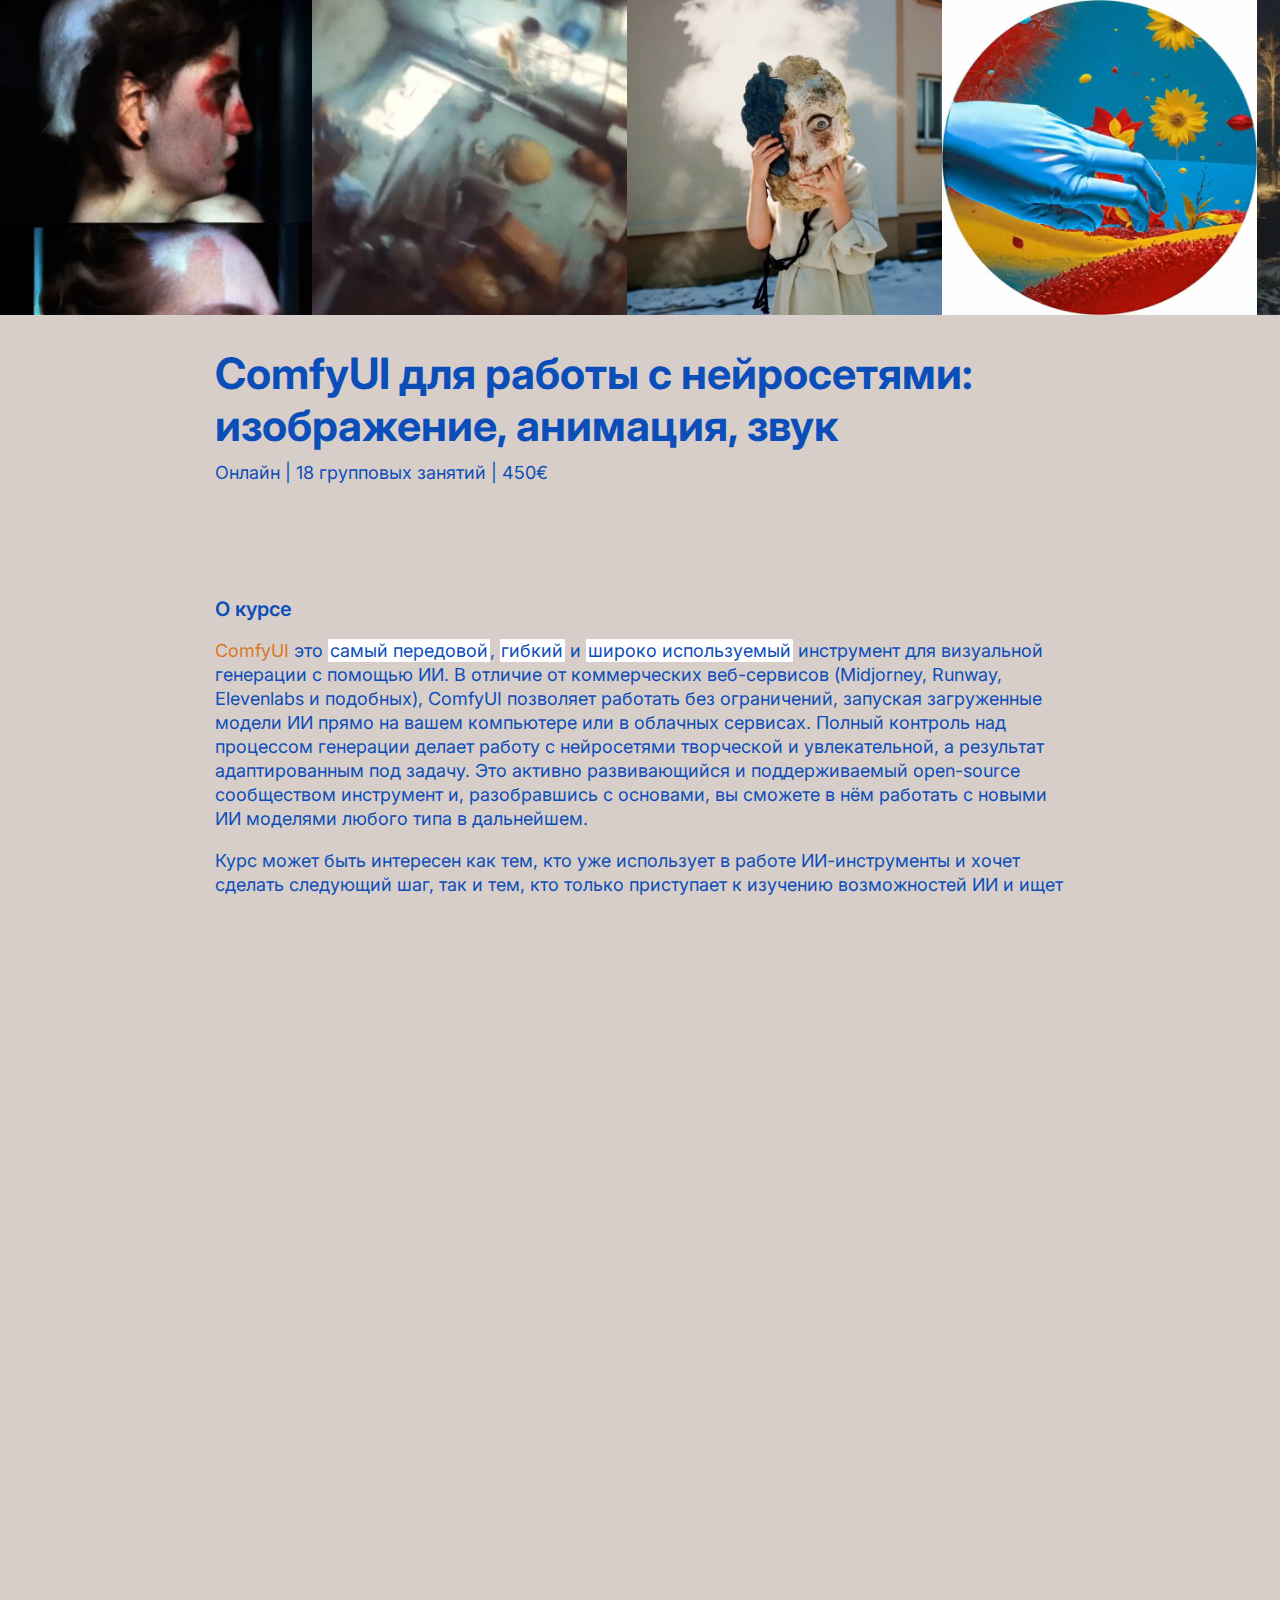
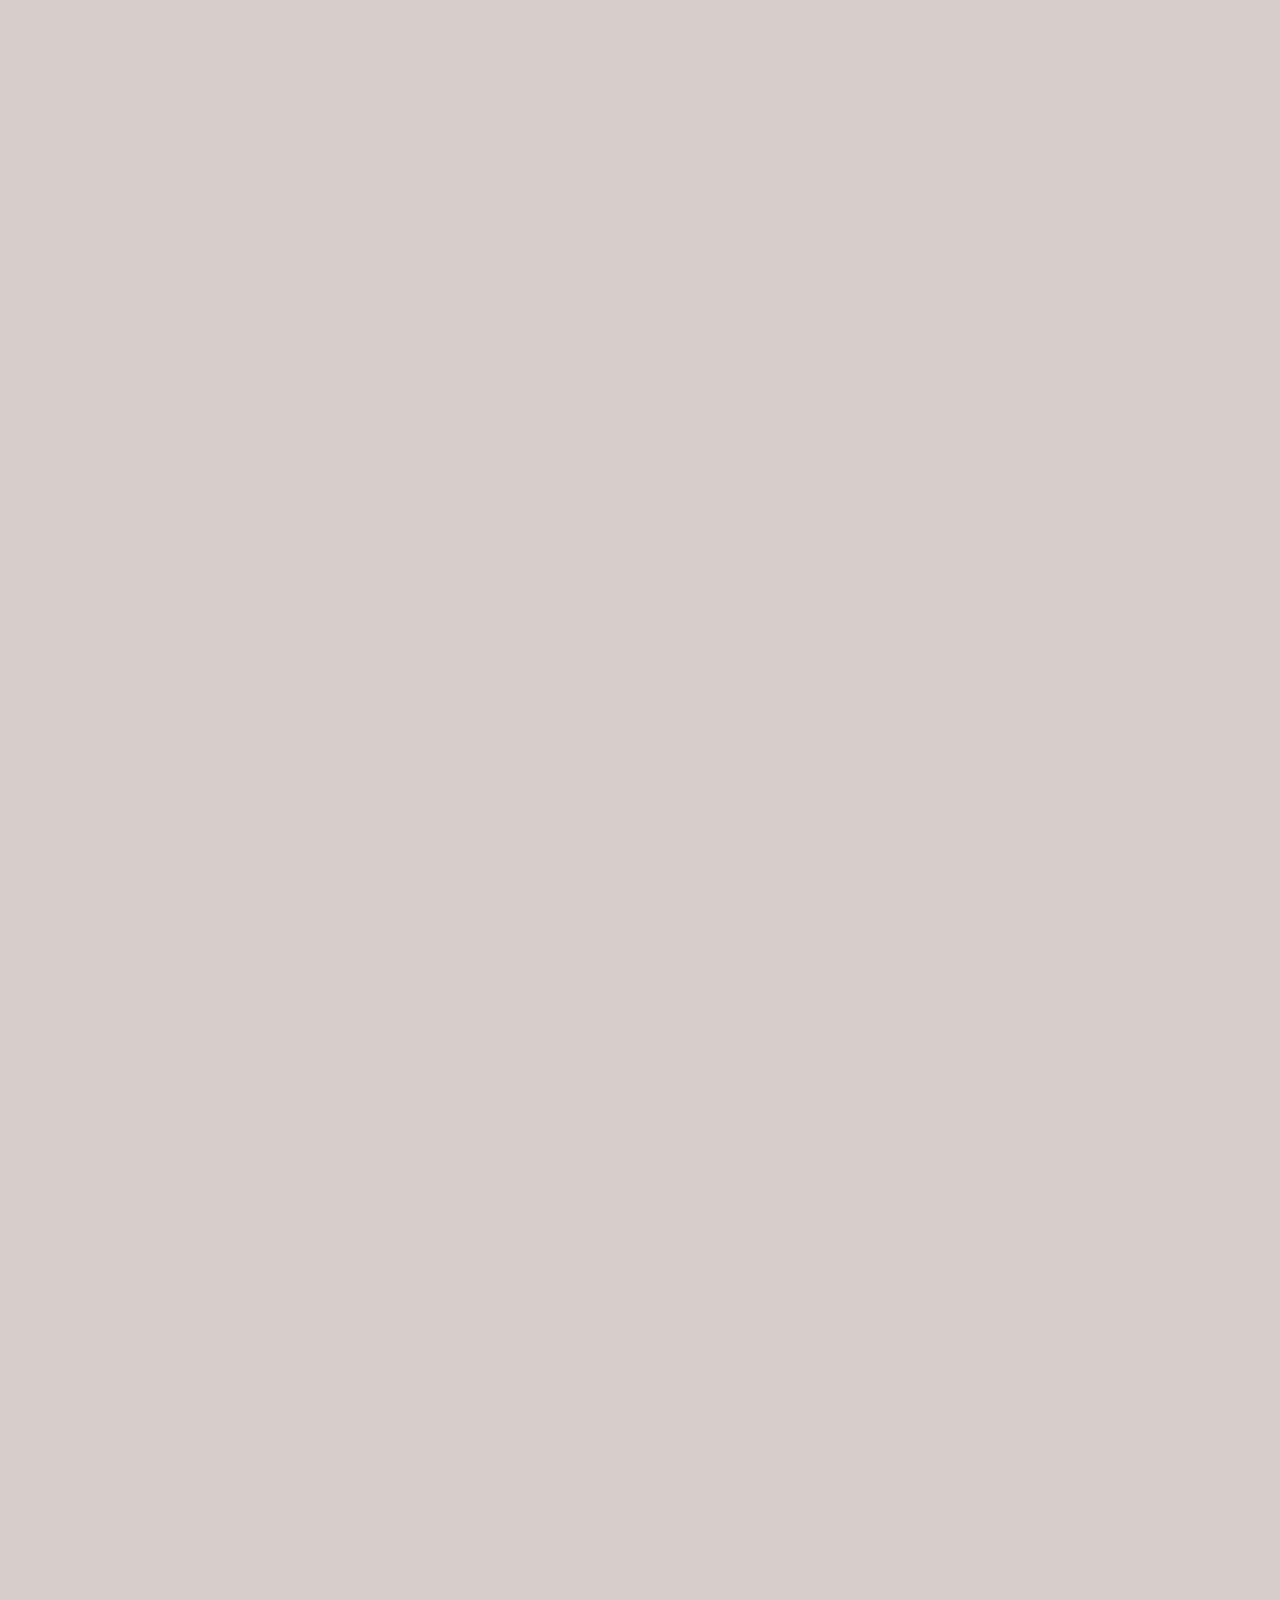
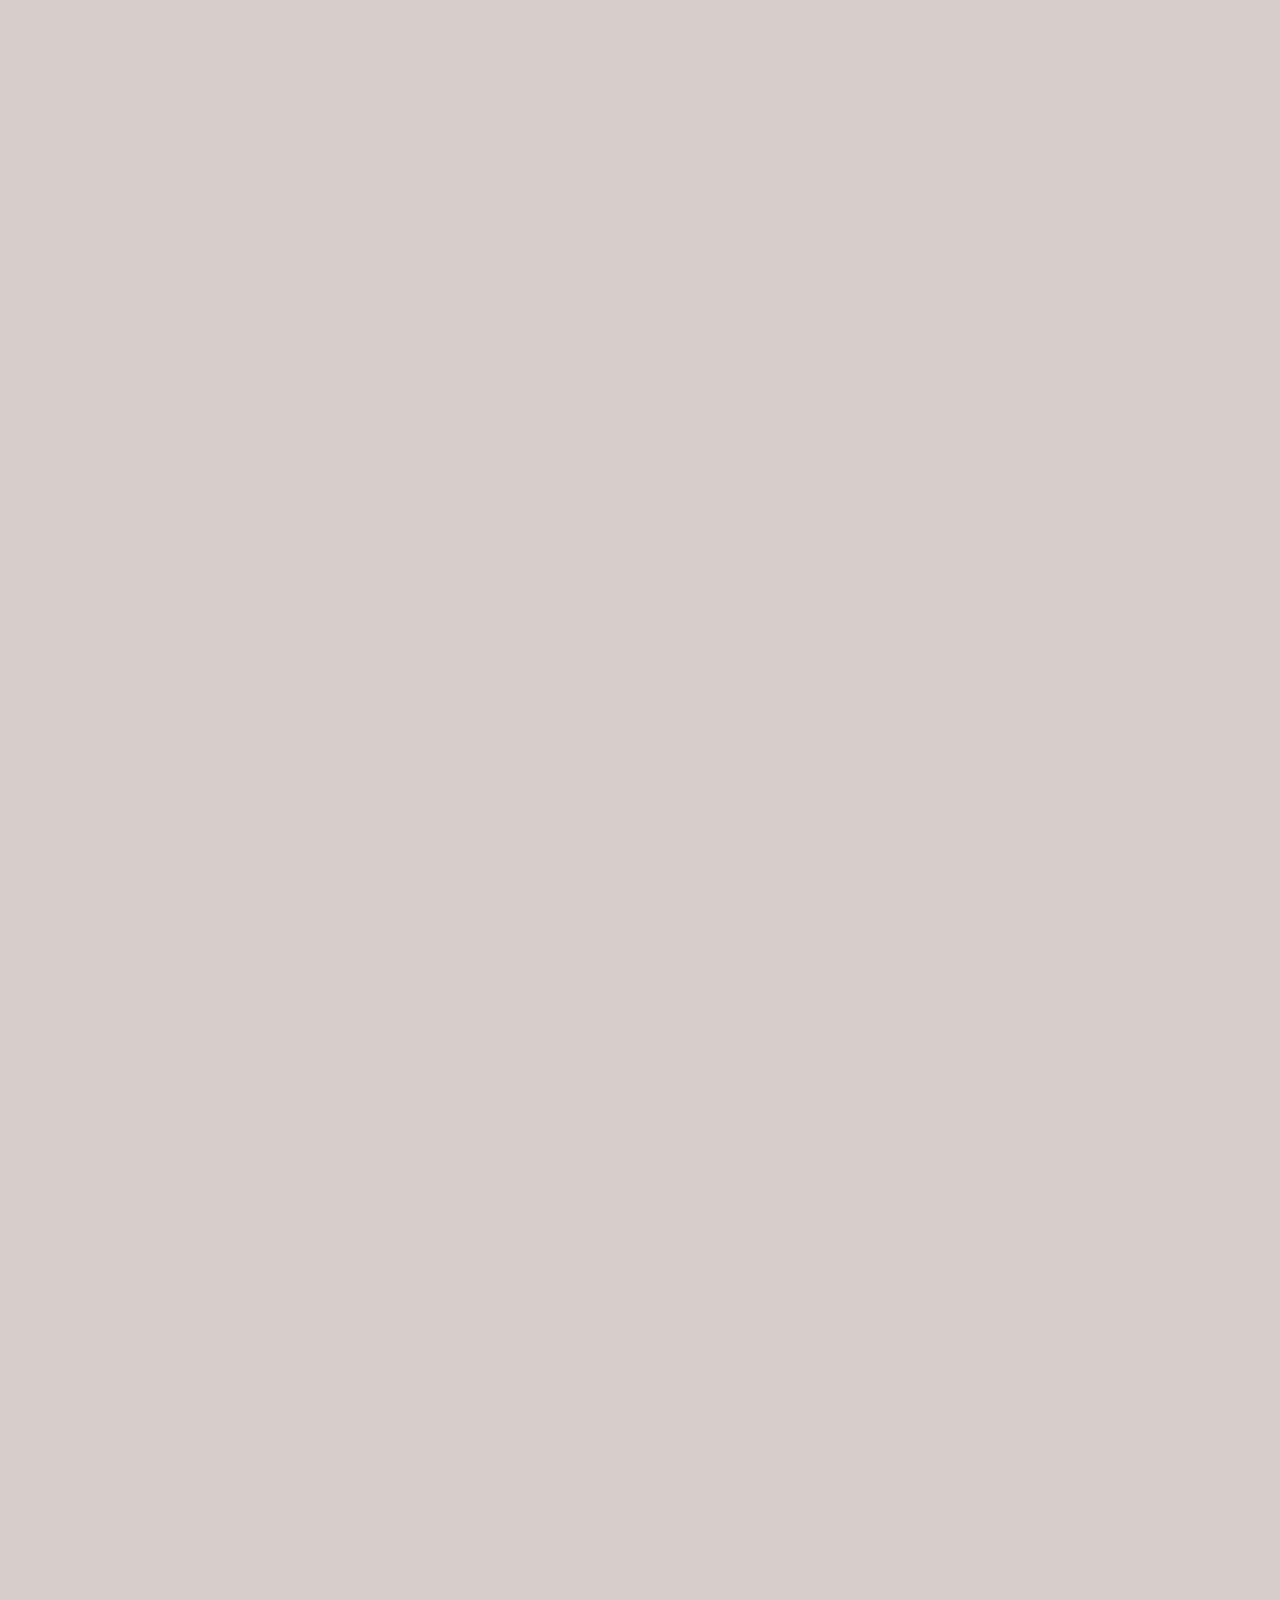
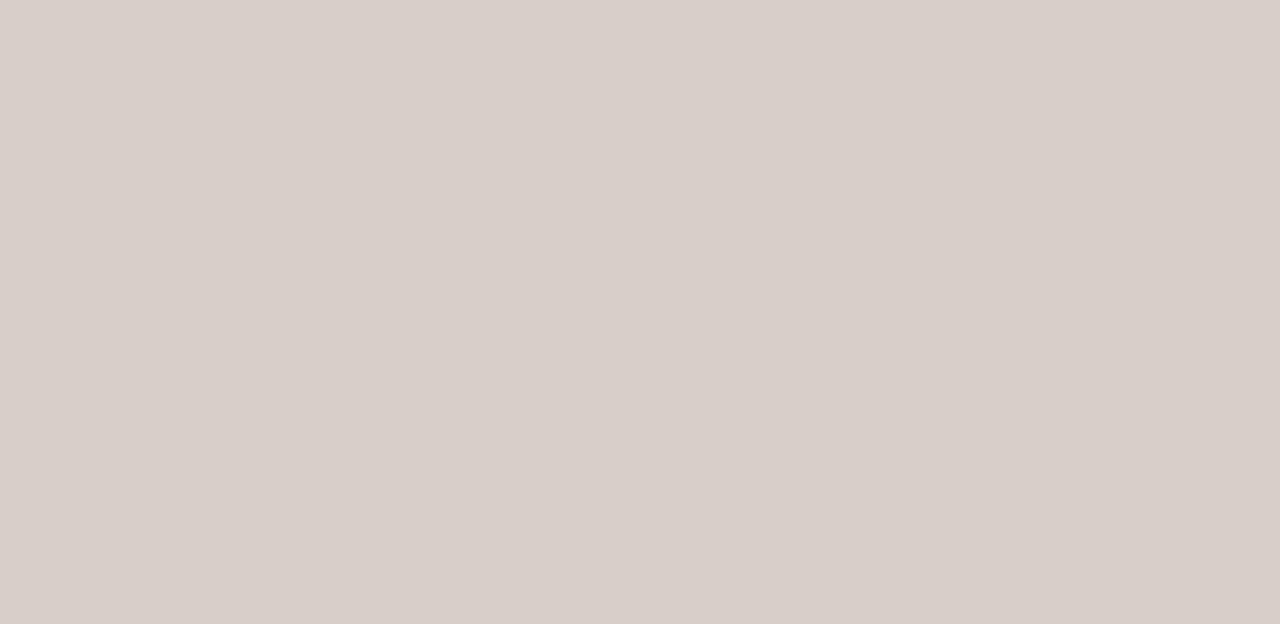
==== index.html @ a93c340f "Update index.html" ====
<!DOCTYPE html>
<html lang="ru">
<head>
    <meta charset="UTF-8">
    <meta name="viewport" content="width=device-width, initial-scale=1.0">
    <title>ComfyUI для работы с нейросетями: изображение, анимация, звук</title>
    <link rel="icon" href="favicon.ico" type="image/x-icon">
    <link rel="stylesheet" href="styles.css">
    <link href="https://fonts.googleapis.com/css2?family=Inter:wght@400;600;700&display=swap" rel="stylesheet">
</head>
<body>
    <div id="bg"></div>
    <canvas id="video-carousel"></canvas>
    <div class="content-wrapper">
    <main>
        <section id="title">
            <h1>ComfyUI для работы с нейросетями:<br>изображение, анимация, звук</h1>
            <p>Онлайн | 18 групповых занятий | 450€</p>
        </section>
        
        <section id="about">
            <h3>О курсе</h3>
            <p><a href="https://www.comfy.org/">ComfyUI</a> это <span class="highlight">самый передовой</span>, <span class="highlight">гибкий</span> и <span class="highlight">широко используемый</span> инструмент для визуальной генерации с помощью ИИ. В отличие от коммерческих веб-сервисов (Midjorney, Runway, Elevenlabs и подобных), ComfyUI позволяет работать без ограничений, запуская загруженные модели ИИ прямо на вашем компьютере или в облачных сервисах. Полный контроль над процессом генерации делает работу с нейросетями творческой и увлекательной, а результат адаптированным под задачу. Это активно развивающийся и поддерживаемый open-source сообществом инструмент и, разобравшись с основами, вы сможете в нём работать с новыми ИИ моделями любого типа в дальнейшем.</p><p>Курс может быть интересен как тем, кто уже использует в работе ИИ-инструменты и хочет сделать следующий шаг, так и тем, кто только приступает к изучению возможностей ИИ и ищет фундаментальный и структурированный подход. </p>
        </section>

        <section id="cloud">
            <h3>Работа в облаке</h3>
            <p>Вам <span class="highlight">не понадобится мощный компьютер</span> для работы на курсе. Вы научитесь запускать ComfyUI в облачных сервисах с низкой стоимостью почасовой аренды. Зачастую это более экономически оправданно, чем покупка профессиональной видеокарты.</p><p>Подготовленный для быстрого и удобного запуска аккаунт, которым вы будете пользоваться на курсе, останется у вас после окончания, и вы сможете продолжать его использовать.</p>
        </section>

        <section id="structure">
            <h3>Формат и структура курса</h3>
            <ul>
                <li>Два месяца, <span class="highlight">18 групповых дистанционных занятий</span>, 2 раза в неделю в Zoom.</li>
                <li>Продолжительность каждого занятия 3 часа.</li>
                <li>Практические занятия совмещают изучение новых инструментов и их непосредственное использование.</li>
                <li>Вместо домашних заданий на курсе будут выделены четыре занятия посвящённые самостоятельной работе над творческими заданиями и итоговым проектом с обсуждением результатов и разбором возникающих трудностей.</li>
                <li>Теоретическая часть даст общее понимание того, чем по сути являются генеративные модели ИИ, как они обучаются и как работают, а также как устроена инфраструктура вокруг них.</li>
                <li>Онлайн-поддержка: чат с преподавателем и однокурсниками для вопросов и обсуждений между занятиями.</li>
            </ul>
        </section>

        <section id="results">
            <h3>Результаты обучения</h3>
            <ul>
                <li>Вы научитесь работать с локальными моделями ИИ в ComfyUI и запускать как в облаке, так и на локальном компьютере.</li>
                <li>Вы освоите возможности лучшей на сегодняшний день ИИ модели для генерации изображений <span class="highlight">Flux Dev</span>, пришедшей на смену Stable Diffusion</li>
                <li>Вы ознакомитесь с передовыми локальными <span class="highlight">ИИ моделями для видеогенерации</span>, научитесь их использовать и оптимизировать.</li>
                <li>Вы научитесь дообучать модели и натренируете Flux на собственных данных.</li>
                <li>Вы научитесь таким применениям локальных ИИ моделей, как создание звуков, смешивание новых изображений из существующих, копирование позы, мимики и голоса.</li>
                <li>У вас останется набор разобранных на занятиях файлов выполняющих самые разные генеративные задачи.</li>
                <li>Созданные в рамках достаточно свободных творческих заданий изображения и видео могут стать началом вашего портфолио ИИ работ.</li>
            </ul>
        </section>

        <section id="audience">
            <h3>Кому это будет полезно</h3>
            <p>Курс адресован в первую очередь независимым авторам для обогащения их художественной практики, предполагающей свободу, понимание используемых инструментов и отсутствие ограничений.</li>
            <ul>
                <li>Художникам, чтобы найти свой авторский подход и самостоятельно выполнять с помощью ИИ бóльшую сферу работы.</li>
                <li>Фильммейкерам, чтобы свободно экспериментировать с передовыми технологиями в генеративном видео.</li>
                <li>Дизайнерам, чтобы вывести работу с ИИ за рамки концептуализации, получая качественно новый уровень результата.</li>
                <li>Архитекторам для применения ИИ в быстром создании настраиваемых и анимированных визуализаций.</li>
                <li>Разработчикам и инженерам, чтобы использовать ComfyUI как бэкенд для интеграции в приложения, веб-сервисы и интерактивные инсталляции.</li>
                <li>Исследователям и энтузиастам курс покажет доступные на сегодняшний день возможности и вызовы генеративного ИИ, и поможет глубже погрузиться в технологию.</li>
                <li>Студиям и агенствам курс может помочь повысить эффективность бизнеса внедрив новые инструменты и сократив затраты на оборудование.</li>
            </ul>
        </section>

        <section id="requirements">
            <h3>Требования</h3>

            <p>Курс, при всей его фундаментальности и технической глубине, задумывался как доступный и дружелюбный. ComfyUI станет в процессе обучения таким же понятным и привычным для вас, как графический редактор или программах для монтажа. Навыки программирования не требуются и не понадобятся. Для учёбы на курсе нужны только:</p>
            <ul>
                <li>Шесть часов в неделю</li>
                <li>Высокоскоростной интернет</li>
                <li>Базовая компьютерная грамотность</li>
                <li>Интерес и терпение</li>
            </ul>
        </section>

        <section id="instructor">
            <h3>О преподавателе</h3>
            <p><span class="highlight">Иван Якушев</span> — цифровой визуальный художник и преподаватель.</p>
            <p>С 2022 года преподаёт во Франции в национальной высшей школе искусства и дизайна <a href="https://www.ensad-nancy.fr/" target="_blank">ENSAD Nancy</a>. С 2024 года ведёт практический курс по применению ИИ в искусстве для студентов-художников ENSAD Nancy и инженеров <a href="https://mines-nancy.univ-lorraine.fr/" target="_blank">École des Mines Nancy</a>.</p>
            <p>Организовывал и проводил воркшоп по нейросетевому искусству для студентов художественных вузов Бельгии, Италии и Германии в рамках программы Erasmus. С 2015 по 2022 год преподавал в <a href="https://design.hse.ru/" target="_blank">HSE Art and Design School</a> визуальную коммуникацию и алгоритмическую графику.</p>
            <p>Видеоработы принимали участие в таких фестивалях, как International Short Film Festival Oberhausen, MIEFF и др. </p>
            <p><a href="https://ensad-nancy.eu/2024/10/11/au-dela-de-la-fatigue/">Персональная выставка</a> художественных работ в Galerie S001 (Франция).</p>
            <p>Также участвовал в групповой выставке «<a href="https://kholmy.vzmoscow.ru/ai">ИИ: и? Нейронные сети и творческий процесс</a>» в галерее Краснохолмская, Москва и др.</p>
        </section>

 <section id="schedule">
            <h3>План курса</h3>
            <ol>
                <li>
                    Знакомство с ComfyUI и друг с другом
                    <ul>
                        <li>Воркфлоу, ноды, соединения, загрузка моделей. Примеры. ComfyUI Manager.</li>
                    </ul>
                </li>
                <li>
                    Развёртывание ComfyUI в облаке
                    <ul>
                        <li>Требования к железу и откуда они берутся: NVidia CUDA, видеопамять. Облачные сервисы и docker контейнеры. Репозиторий ИИ моделей Hugging Face и управление файлами. Настройка аккаунта и первый запуск.</li>
                    </ul>
                </li>
                <li>
                    Как работает генеративный ИИ
                    <ul>
                        <li>Ключевые концепции диффузионных моделей, Diffusion Models, CLIP, VAE, Steps, Latent space</li>
                    </ul>
                </li>
                <li>
                    Генерация изображений: промпты и основные параметры
                    <ul>
                        <li>Создание изображений с использованием базовой модели Flux.</li>
                    </ul>
                </li>
                <li>Самостоятельная работа: творческое задание 1<ul>
                        <li>Совместная рабочая сессия, комментарии и вопросы</li>
                    </ul>
                </li>
                <li>
                    LoRA: Адаптация базовых моделей
                    <ul>
                        <li>Установка и активация готовых LoRA в ComfyUI. Персонаж, визуальный стиль, концепт. Репозиторий civit.ai. Подготовка датасета к обучению.</li>
                    </ul>
                </li>
                <li>
                    LoRA: Тренировка модели на своих данных
                    <ul>
                        <li>Запуск в облаке обучения вашей собственной модели. Практическая отработка навыков с предыдущих занятий. Тест результата.</li>
                    </ul>
                </li>
                <li>
                    Управление объёмом и контурами
                    <ul>
                        <li>ControlNet: Canny & Depth. Генерация и применение карт глубины.</li>
                    </ul>
                </li>
                <li>Самостоятельная работа: творческое задание 2<ul>
                        <li>Совместная рабочая сессия, комментарии и вопросы</li>
                    </ul>
                </li>
                <li>
                    Редактирование частей изображений
                    <ul>
                        <li>Inpainting, автоматическое выделение объектов и фона.</li>
                    </ul>
                </li>
                <li>
                    Трансформация изображений с помощью компьютерного зрения
                    <ul>
                        <li>Визуальные адаптеры и VLM. Извлечение визуальных признаков из изображений для переработки.</li>
                    </ul>
                </li>
                <li>
                    Видео на основе текста и изображений
                    <ul>
                        <li>Обзор актуальных моделей для генерации видео и их использования в ComfyUI.</li>
                    </ul>
                </li>
                <li>
                    Видео: способы глубокого контроля
                    <ul>
                        <li>Интерполяция ключевых кадров. ControlNet и LoRA для движения.</li>
                    </ul>
                </li>
                <li>
                    Речь и звук
                    <ul>
                        <li>Синтез и распознавание речи, копирование голоса, звуковые генерации. LivePortrait, Wav2Lip: управление мимикой, связь анимации лица с озвучкой.</li>
                    </ul>
                </li>
                <li>Самостоятельная работа: творческое задание 3<ul>
                        <li>Совместная рабочая сессия, комментарии и вопросы</li>
                    </ul>
                </li>
                <li>
                    Абстрактная экспериментальная анимация
                    <ul>
                        <li>Бесконечные и зацикленные анимации с AnimateDiff.</li>
                    </ul>
                </li>
                <li>
                    Консультация по локальной установке ComfyUI и начало работы над итоговым проектом
                    <ul>
                        <li>Совместная рабочая сессия</li>
                    </ul>
                </li>
                <li>
                    Презентация итогового проекта
                    <ul>
                        <li>Просмотр и обсуждение итоговых проектов сделанных за последнюю неделю</li>
                    </ul>
                </li>
            </ol>
        </section>

        <section id="pricing">
            <h3>Стоимость</h3>
            <p><span class="highlight">48000 рублей или 450 евро</span><br>В стоимость курса включено более 60 часов работы в облаке<br>на видеокартах NVidia RTX 4090</p>
        </section>

        <section id="schedule-dates">
            <h3>Расписание первого потока</h3>
            <p>1 марта — 3 апреля<br>Вторник 19:00 — 22:00<br>Суббота 13:00 — 16:00<br>[UTC+3]</p>
        </section>

        <iframe data-tally-src="https://tally.so/embed/nGXAPQ?alignLeft=1&transparentBackground=1&dynamicHeight=1" loading="lazy" width="100%" height="736" frameborder="0" marginheight="0" marginwidth="0" title="Нейросети с ComfyUI в облаке"></iframe>
        <script>var d=document,w="https://tally.so/widgets/embed.js",v=function(){"undefined"!=typeof Tally?Tally.loadEmbeds():d.querySelectorAll("iframe[data-tally-src]:not([src])").forEach((function(e){e.src=e.dataset.tallySrc}))};if("undefined"!=typeof Tally)v();else if(d.querySelector('script[src="'+w+'"]')==null){var s=d.createElement("script");s.src=w,s.onload=v,s.onerror=v,d.body.appendChild(s);}</script>

    <footer>
        <p>© 2025 Иван Якушев <a href="docs/public_offer.pdf">Договор-офферта</a></p>
    </footer>
    </div>
    <script src="carousel.js"></script>
    <script src="gradient.js"></script>

</body>
</html>
---- styles.css ----
html, body {
  margin: 0;
  padding: 0;
  height: 100%; 
  background-color: #d8cec9;
  overflow-x: hidden; 
}


#bg {
  position: fixed;
  top: 0;
  left: 0;
  width: 100%;
  height: 100%;
  z-index: -1;  
}

h1 {
  font-size: 2.7rem;
  margin: 0 0 -0.5rem;
}

h3 {
  font-size: 1.25rem;
  font-style: normal;
  font-weight: 600;
  margin: 0 0 1rem;
}

section {
  margin-bottom: 3rem;
}

#title {
  margin-bottom: 7rem;
}

p {
  margin-bottom: 1rem;
  line-height: 1.5rem;
}

ul {
  line-height: 1.5rem;
}

a {
  color: #d97725;
  text-decoration: none;
}

a:hover {
  text-decoration: underline;
}

ul,
ol {
  list-style: none;
  margin: 0;
  padding: 0;
}

ul > li,
ol > li {
  position: relative;
  padding-left: 1.5em;
  margin-bottom: 0.4em;
  
}

ul > li::before,
ol > li::before {
  content: "\2014 ";
  position: absolute;
  left: 0;
}

ul li ul,
ol li ul {
  font-size: 0.5rem;
  margin: 0.5em 0;
  padding: 0;
}

ul li ul li,
ol li ul li {
  position: static;
  padding-left: 0;
  margin-bottom: 0.3em;
}

ul li ul li::before,
ol li ul li::before {
  content: none;
}

#schedule ol {
  list-style: decimal outside;
  column-count: 2;
  column-gap: 4rem; 
  column-fill: auto;
  padding-right: 2rem;
  font-size: 0.9rem;
  line-height: 0.95rem;
  margin: 0;
  padding: 1rem;
}

#schedule ol li {
  position: static;
  padding-left: 0;
  margin-bottom: 1.25em;
}

#schedule ol li::before {
  content: none;
}

#schedule ol li ul {
  font-size: 0.8rem;
  line-height: 0.85rem;
}

#schedule ol li > ul {
  margin-top: 0.2em;
  padding-top: 0.4rem;
  border-top: 1px solid #0c4eb9; 
  width: 100%;                  
  box-sizing: border-box;       
}

#schedule ol li ul li {
  margin-bottom: 0.3em;
}

#schedule ol li:nth-child(10) {
  break-before: column; 
}

footer {
  text-align: center;
  margin: 2rem 0;
  font-size: 0.8rem;
}

iframe[data-tally-src] {
  margin-left: -9px !important;
}

iframe[data-tally-src] {
  margin-left: -11 !important;
}

.highlight {
  background-color: #fff;  
  padding: 0.077em 0.1em;    
  border-radius: 0.05em;  
}

@media (max-width: 600px) {

  h1 {
    font-size: 2rem; 
    margin: 0 0 -1rem;
  }
  
  #schedule ol {
    -webkit-column-count: 1 !important;
    column-count: 1 !important;
    -webkit-column-gap: 0 !important;
    column-gap: 0 !important;
    font-size: 0.8rem;
    line-height: 0.85rem;
  }
  
  #schedule ol li:nth-child(10) {
    break-before: auto !important;
    -webkit-column-break-before: auto !important;
  }

  #schedule ol li ul {
    font-size: 0.7rem;
    line-height: 0.75rem;
  }
  
}

/* Canvas для карусели видео */
#video-carousel {
  width: 100vw;
  height: 35vh; 
  min-height: 250px;
  display: block;
}

/* Контейнер основного контента */
.content-wrapper {
  max-width: 850px;
  margin: 0 auto;
  padding: 2rem;

  color: #0c4eb9;
  text-align: left;
  font-size: 18px;
  font-family: 'Inter', sans-serif;
}
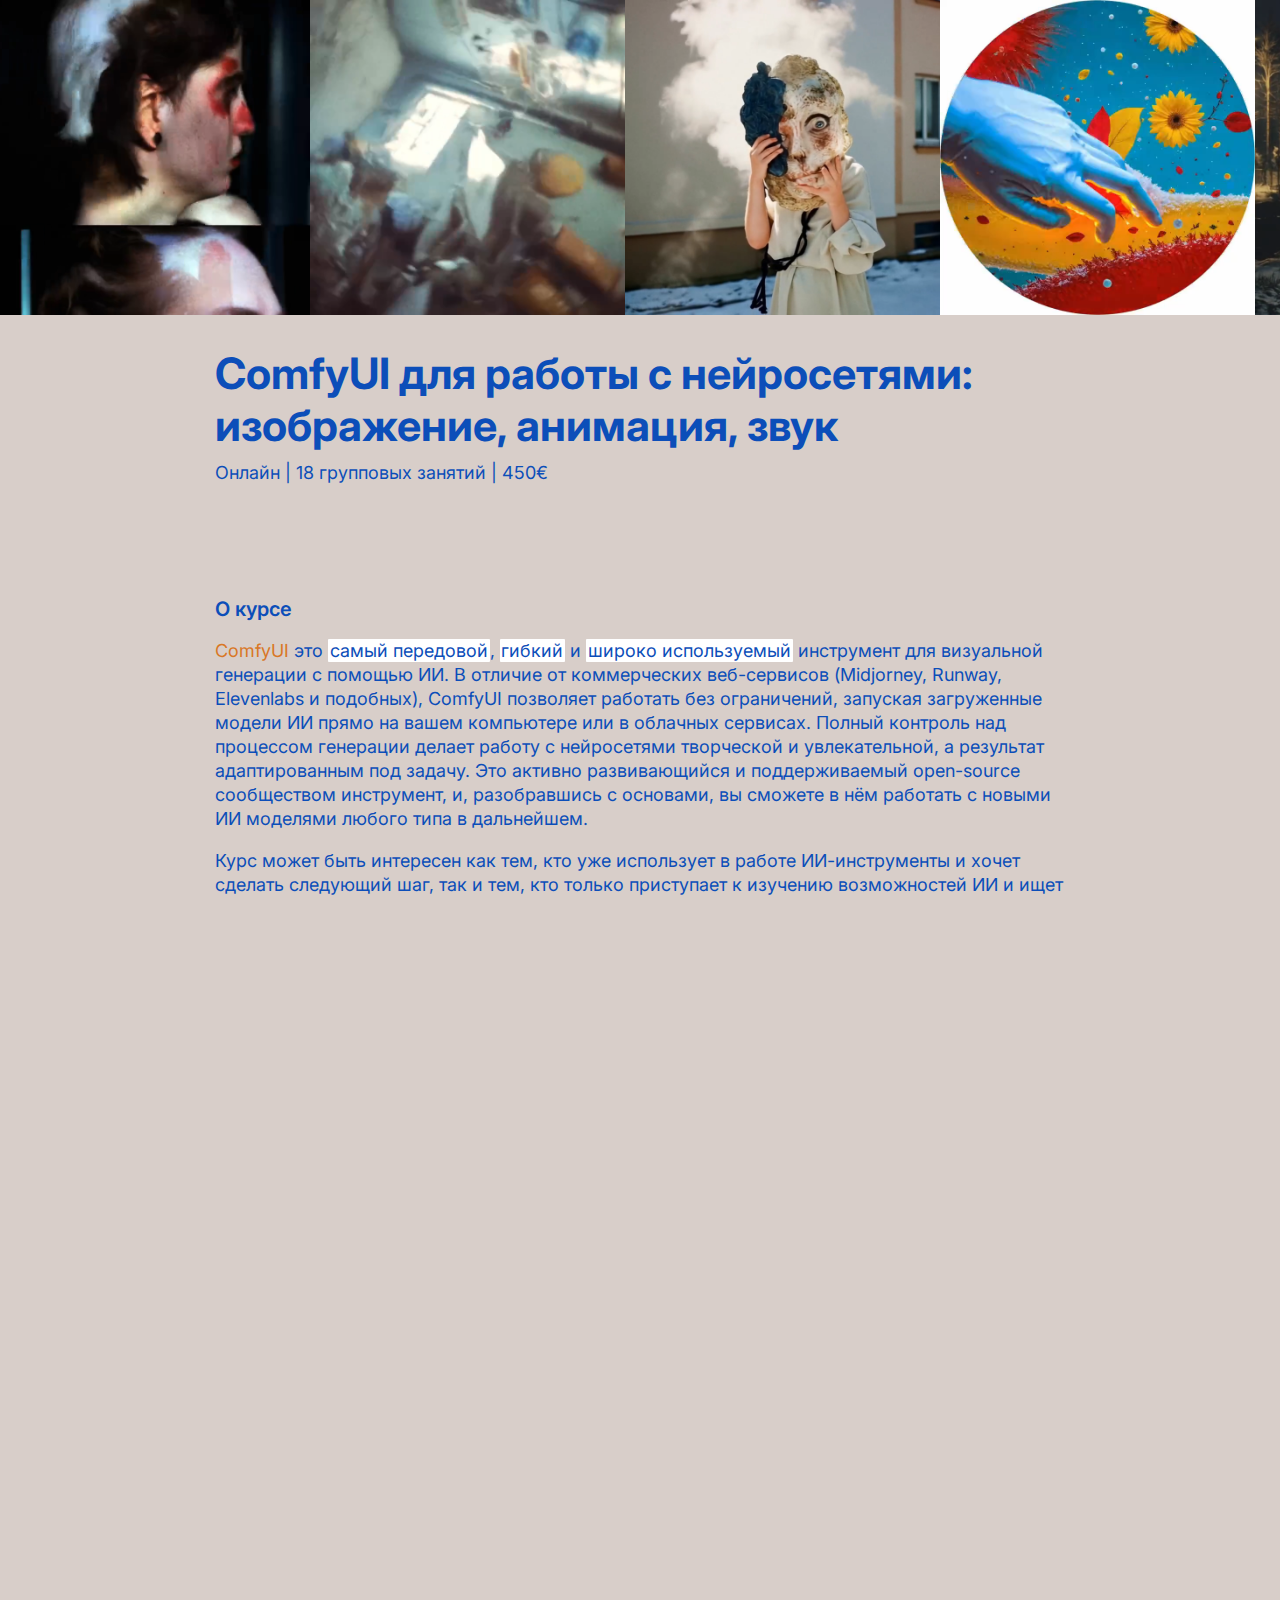
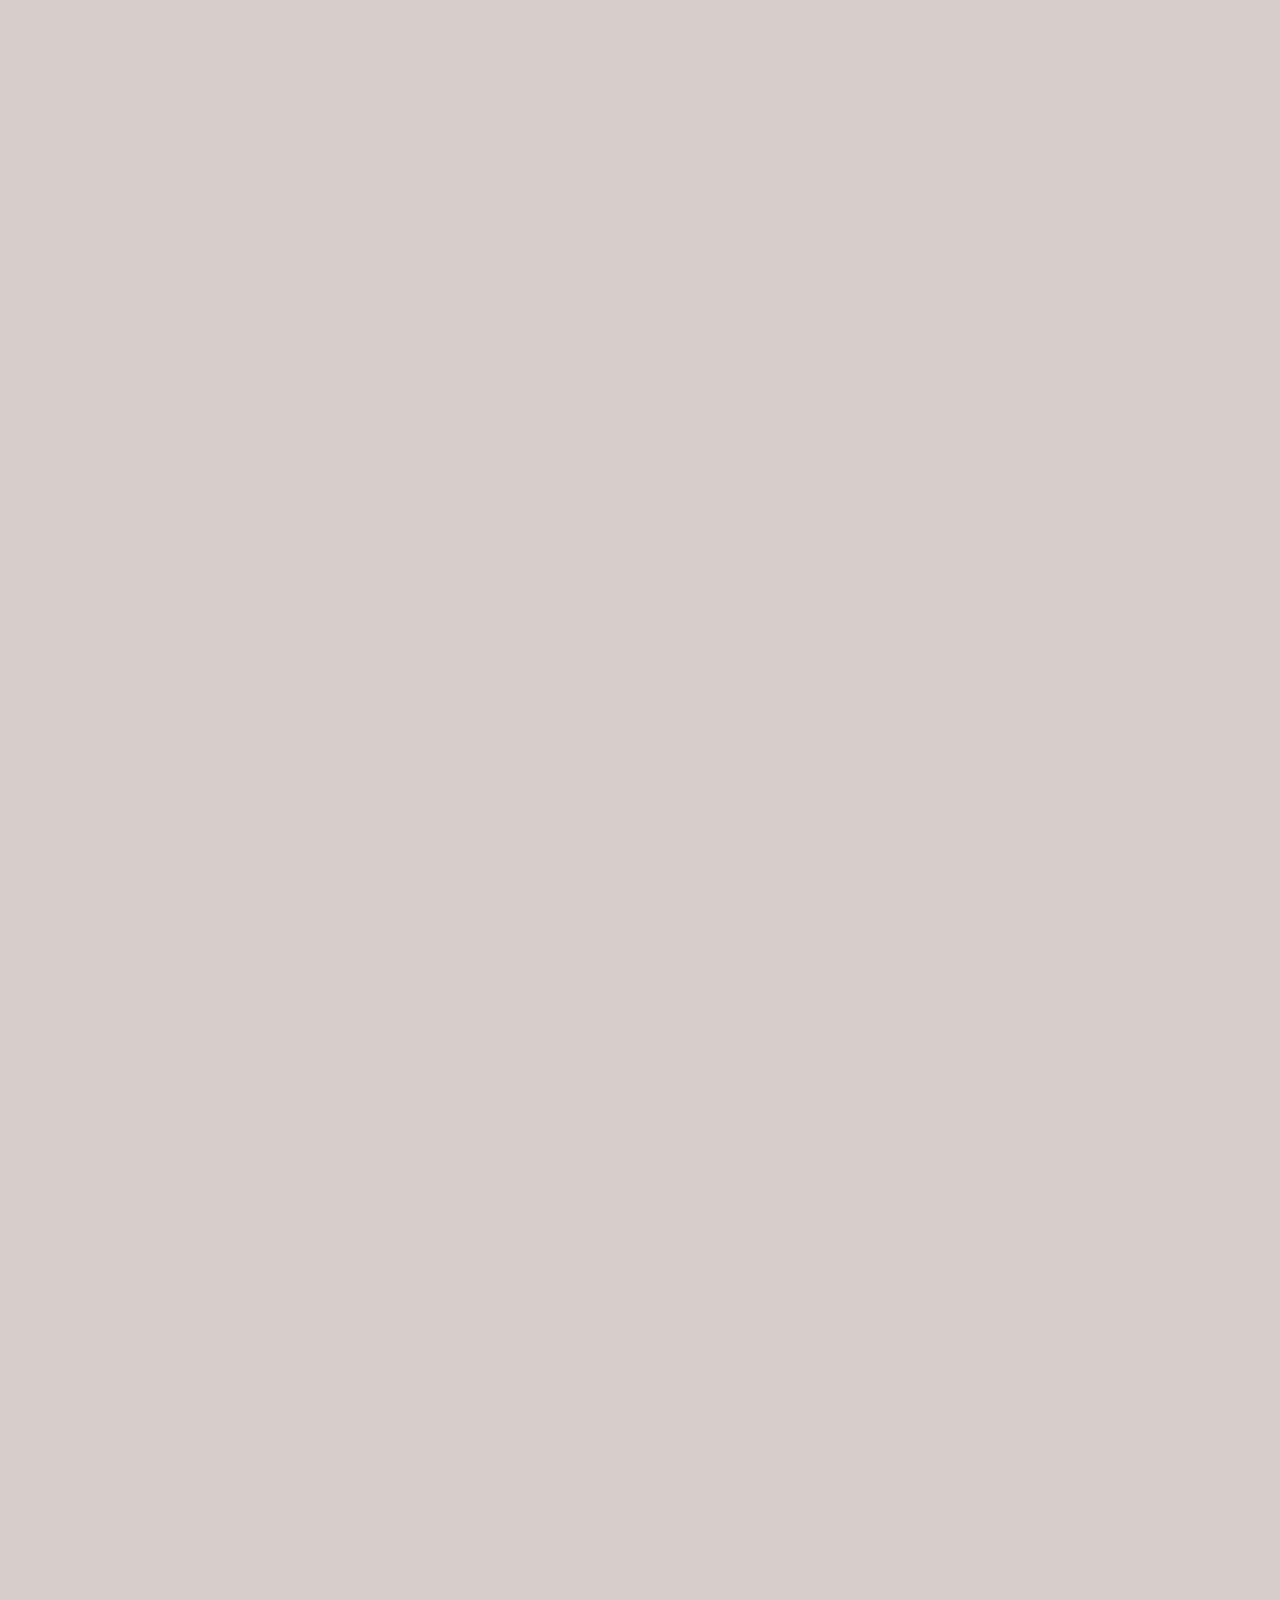
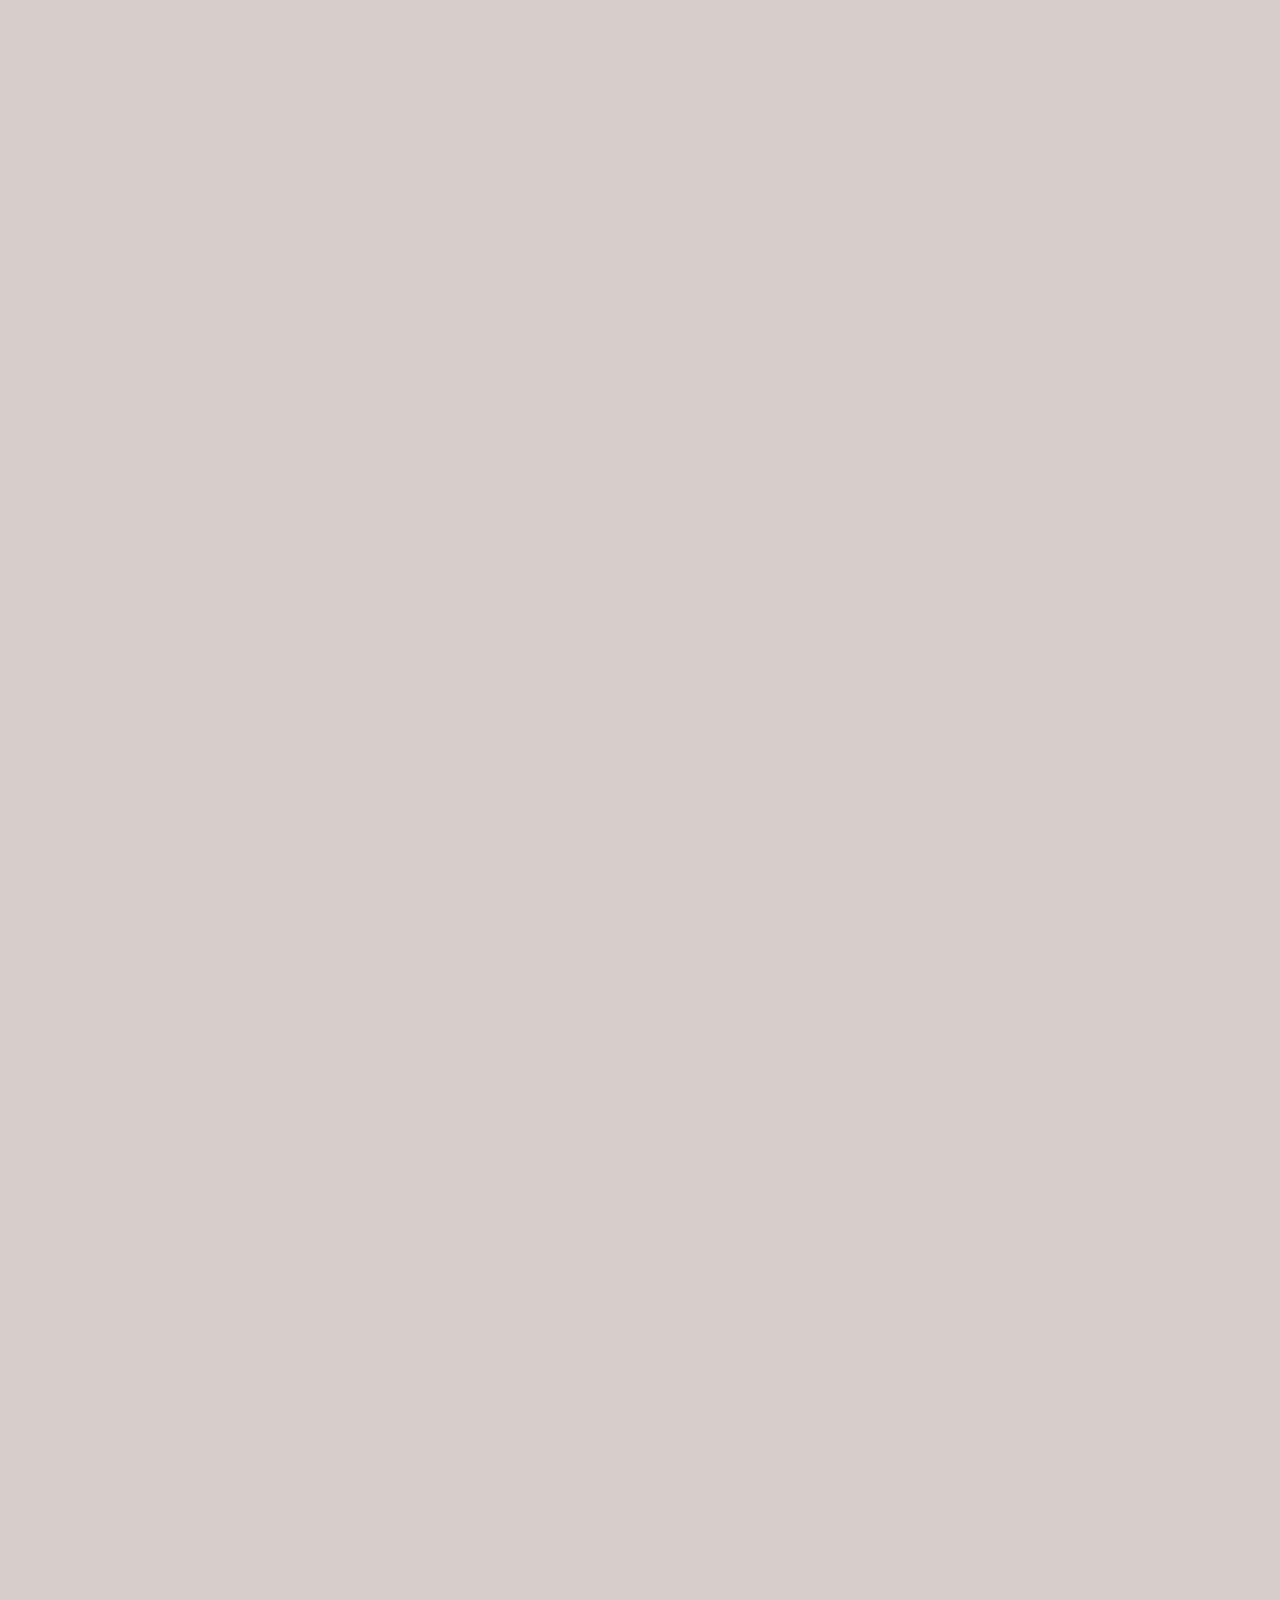
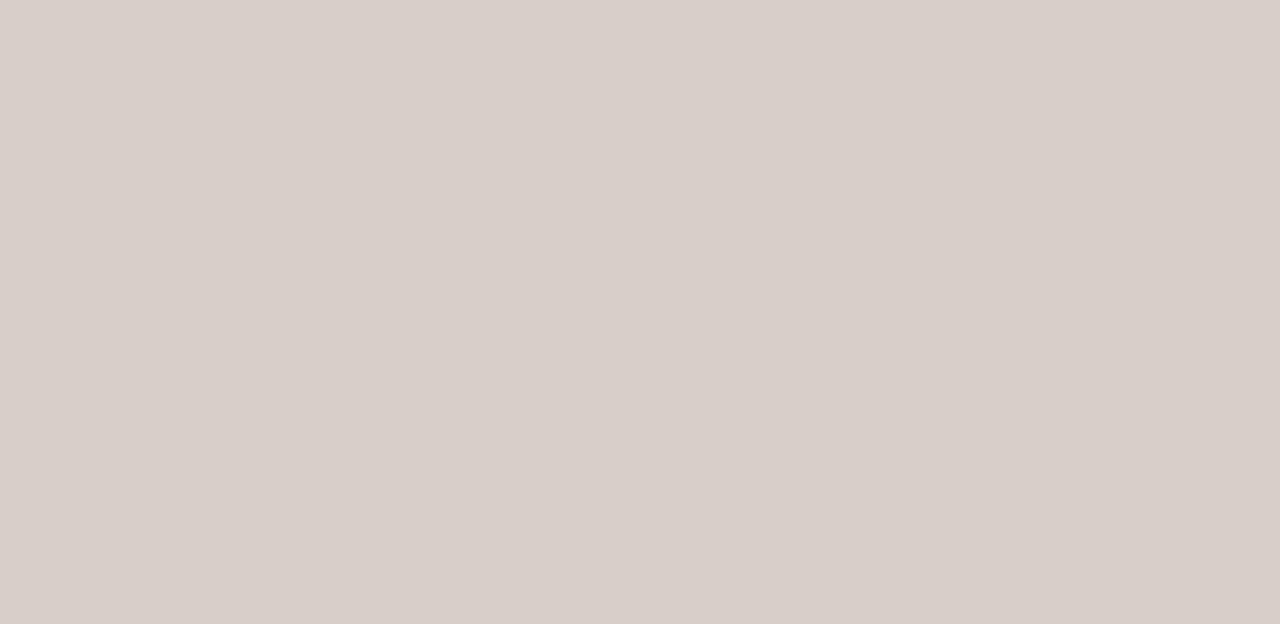
==== commit 619f1139: "Update index.html" ====
--- a/index.html
+++ b/index.html
@@ -20,7 +20,7 @@
         
         <section id="about">
             <h3>О курсе</h3>
-            <p><a href="https://www.comfy.org/">ComfyUI</a> это <span class="highlight">самый передовой</span>, <span class="highlight">гибкий</span> и <span class="highlight">широко используемый</span> инструмент для визуальной генерации с помощью ИИ. В отличие от коммерческих веб-сервисов (Midjorney, Runway, Elevenlabs и подобных), ComfyUI позволяет работать без ограничений, запуская загруженные модели ИИ прямо на вашем компьютере или в облачных сервисах. Полный контроль над процессом генерации делает работу с нейросетями творческой и увлекательной, а результат адаптированным под задачу. Это активно развивающийся и поддерживаемый open-source сообществом инструмент и, разобравшись с основами, вы сможете в нём работать с новыми ИИ моделями любого типа в дальнейшем.</p><p>Курс может быть интересен как тем, кто уже использует в работе ИИ-инструменты и хочет сделать следующий шаг, так и тем, кто только приступает к изучению возможностей ИИ и ищет фундаментальный и структурированный подход. </p>
+            <p><a href="https://www.comfy.org/">ComfyUI</a> это <span class="highlight">самый передовой</span>, <span class="highlight">гибкий</span> и <span class="highlight">широко используемый</span> инструмент для визуальной генерации с помощью ИИ. В отличие от коммерческих веб-сервисов (Midjorney, Runway, Elevenlabs и подобных), ComfyUI позволяет работать без ограничений, запуская загруженные модели ИИ прямо на вашем компьютере или в облачных сервисах. Полный контроль над процессом генерации делает работу с нейросетями творческой и увлекательной, а результат адаптированным под задачу. Это активно развивающийся и поддерживаемый open-source сообществом инструмент, и, разобравшись с основами, вы сможете в нём работать с новыми ИИ моделями любого типа в дальнейшем.</p><p>Курс может быть интересен как тем, кто уже использует в работе ИИ-инструменты и хочет сделать следующий шаг, так и тем, кто только приступает к изучению возможностей ИИ и ищет фундаментальный и структурированный подход. </p>
         </section>
 
         <section id="cloud">
@@ -34,7 +34,7 @@
                 <li>Два месяца, <span class="highlight">18 групповых дистанционных занятий</span>, 2 раза в неделю в Zoom.</li>
                 <li>Продолжительность каждого занятия 3 часа.</li>
                 <li>Практические занятия совмещают изучение новых инструментов и их непосредственное использование.</li>
-                <li>Вместо домашних заданий на курсе будут выделены четыре занятия посвящённые самостоятельной работе над творческими заданиями и итоговым проектом с обсуждением результатов и разбором возникающих трудностей.</li>
+                <li>Вместо домашних заданий на курсе будут выделены четыре занятия, посвящённые самостоятельной работе над творческими заданиями и итоговым проектом с обсуждением результатов и разбором возникающих трудностей.</li>
                 <li>Теоретическая часть даст общее понимание того, чем по сути являются генеративные модели ИИ, как они обучаются и как работают, а также как устроена инфраструктура вокруг них.</li>
                 <li>Онлайн-поддержка: чат с преподавателем и однокурсниками для вопросов и обсуждений между занятиями.</li>
             </ul>
@@ -90,7 +90,7 @@
         </section>
 
  <section id="schedule">
-            <h3>План курса</h3>
+            <h3>Программа курса</h3>
             <ol>
                 <li>
                     Знакомство с ComfyUI и друг с другом
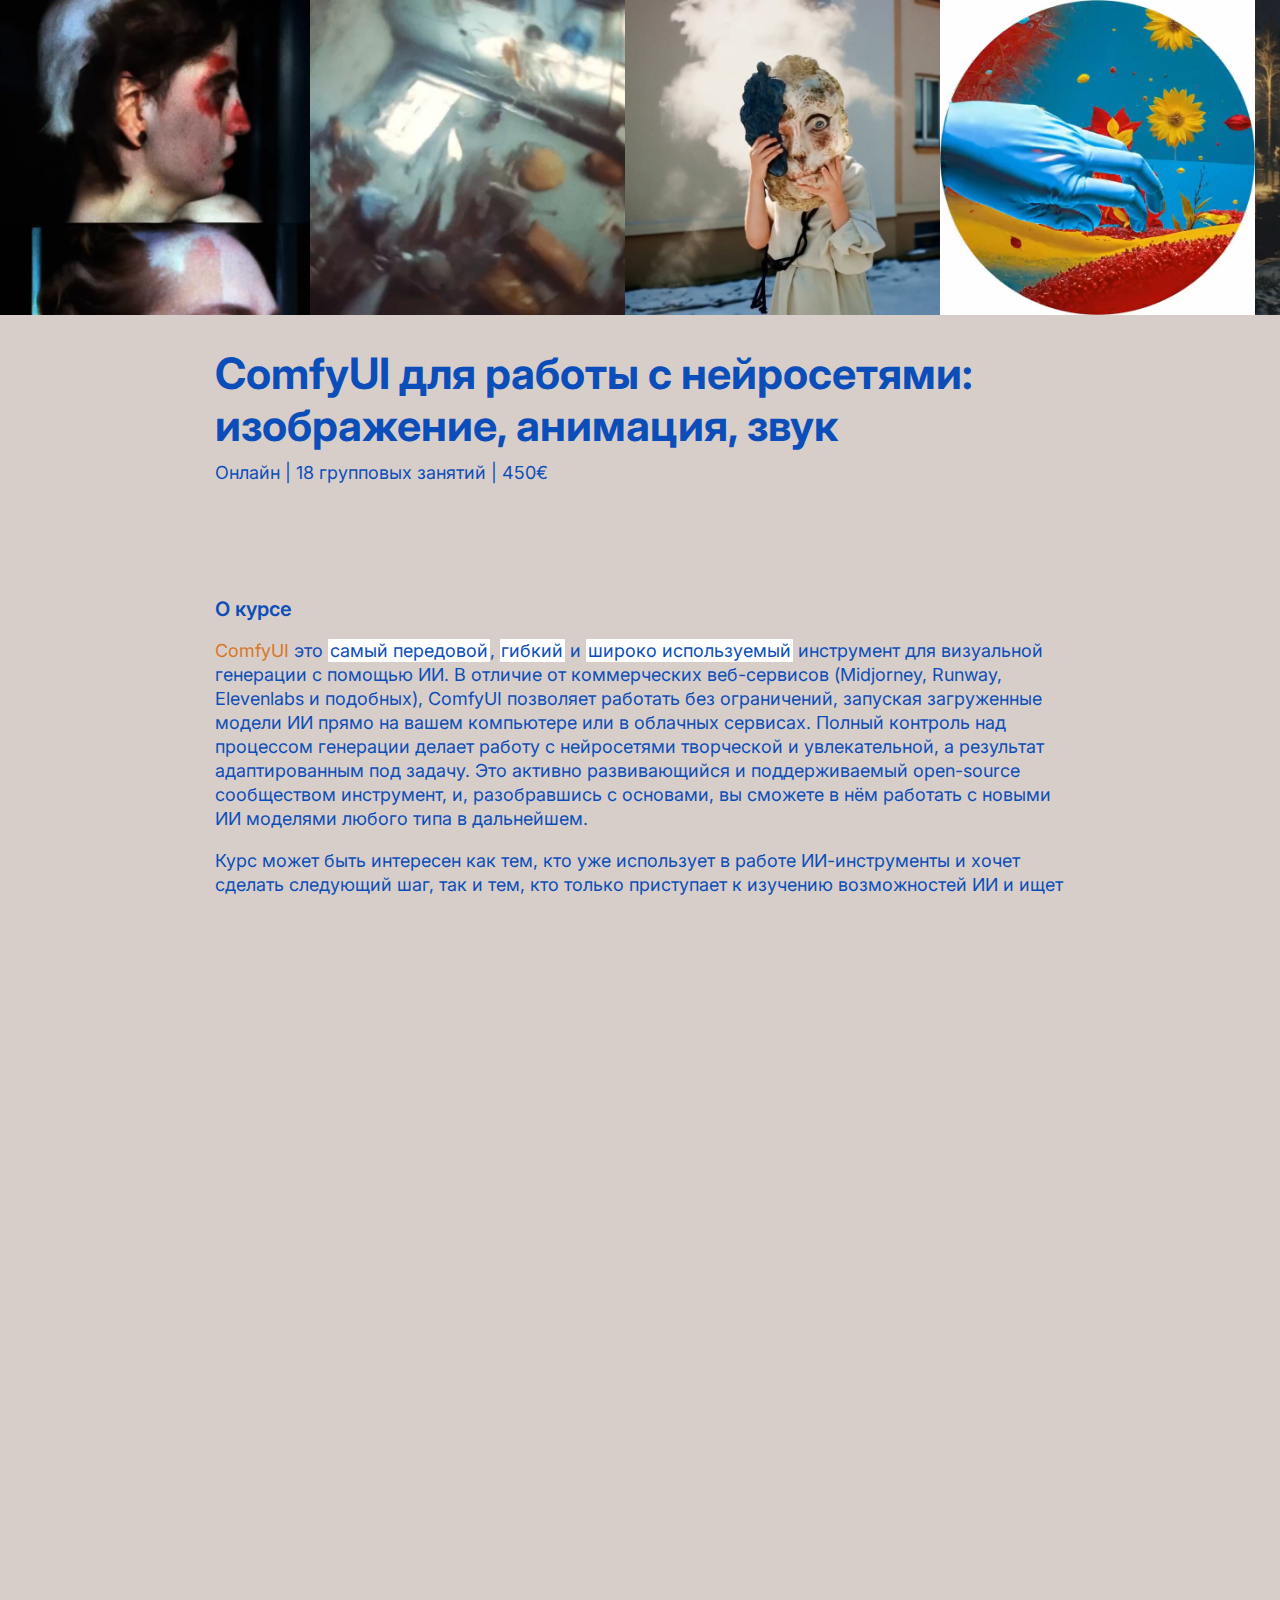
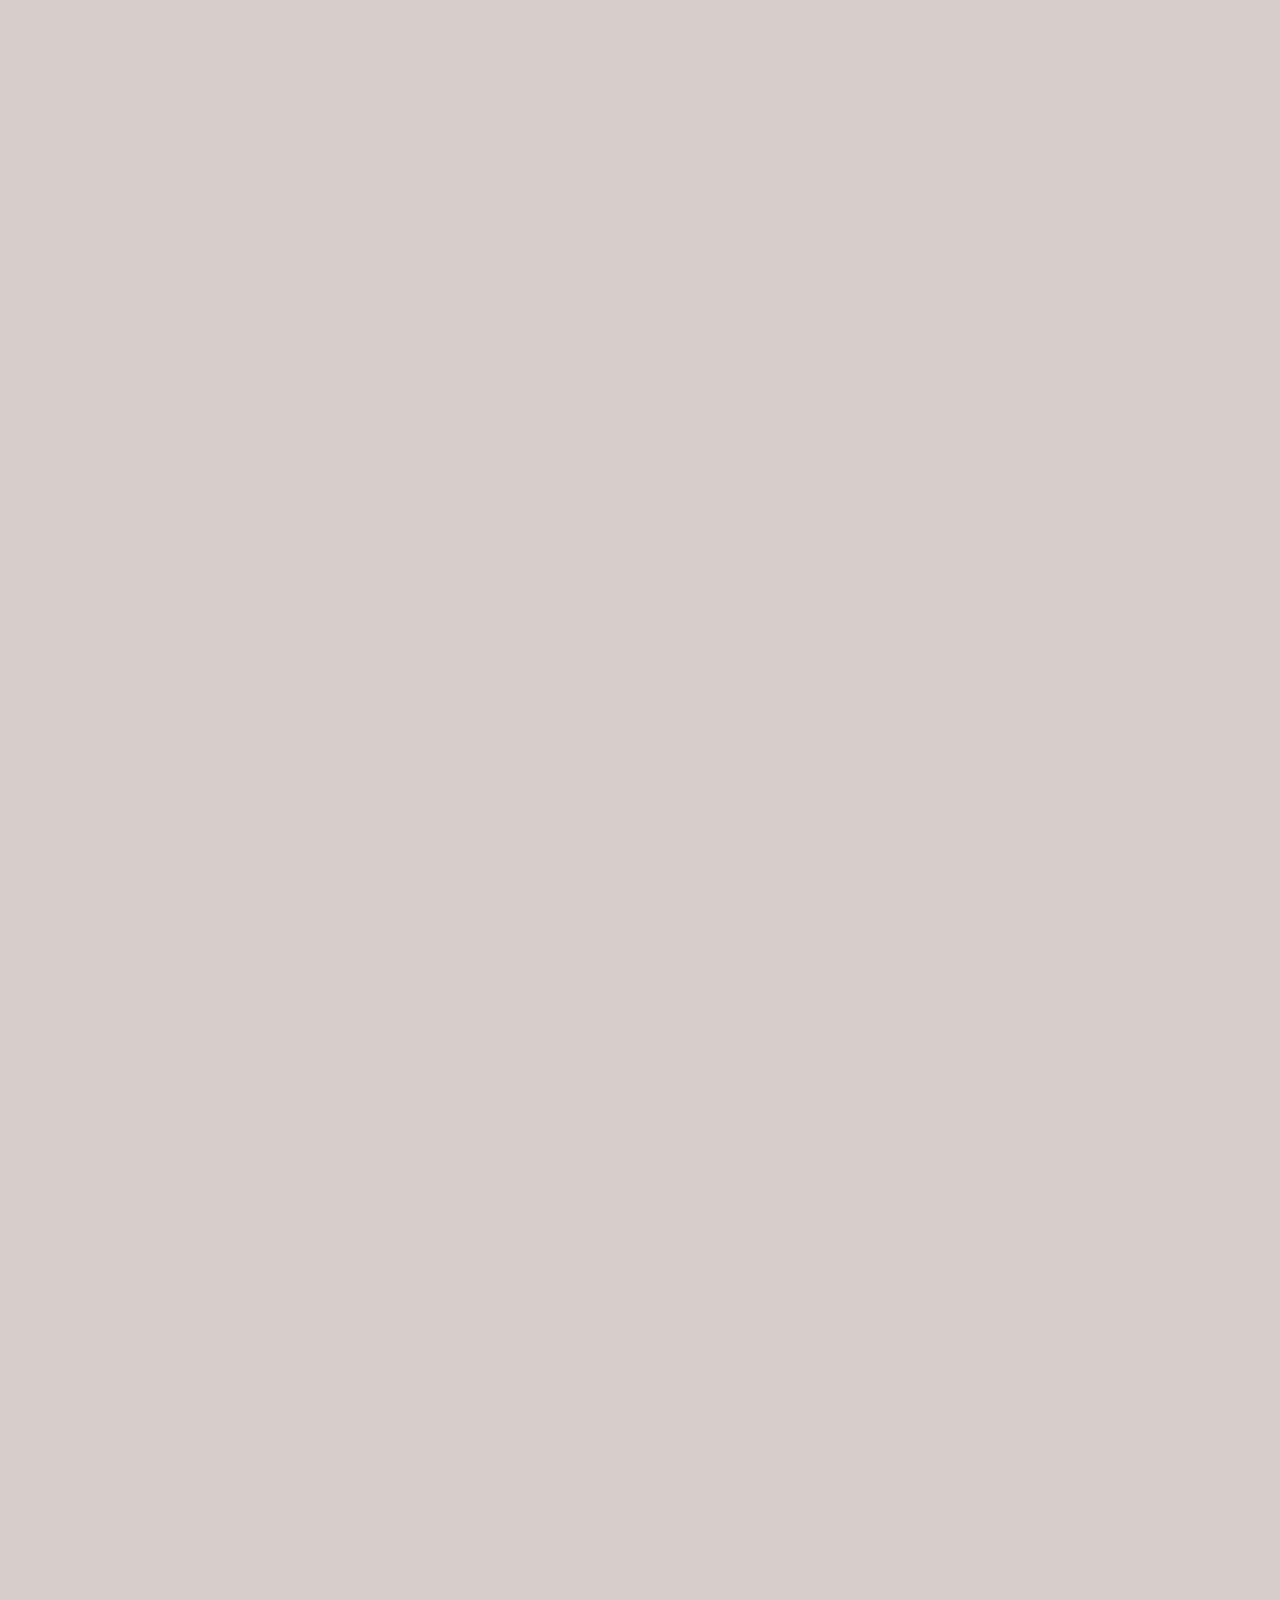
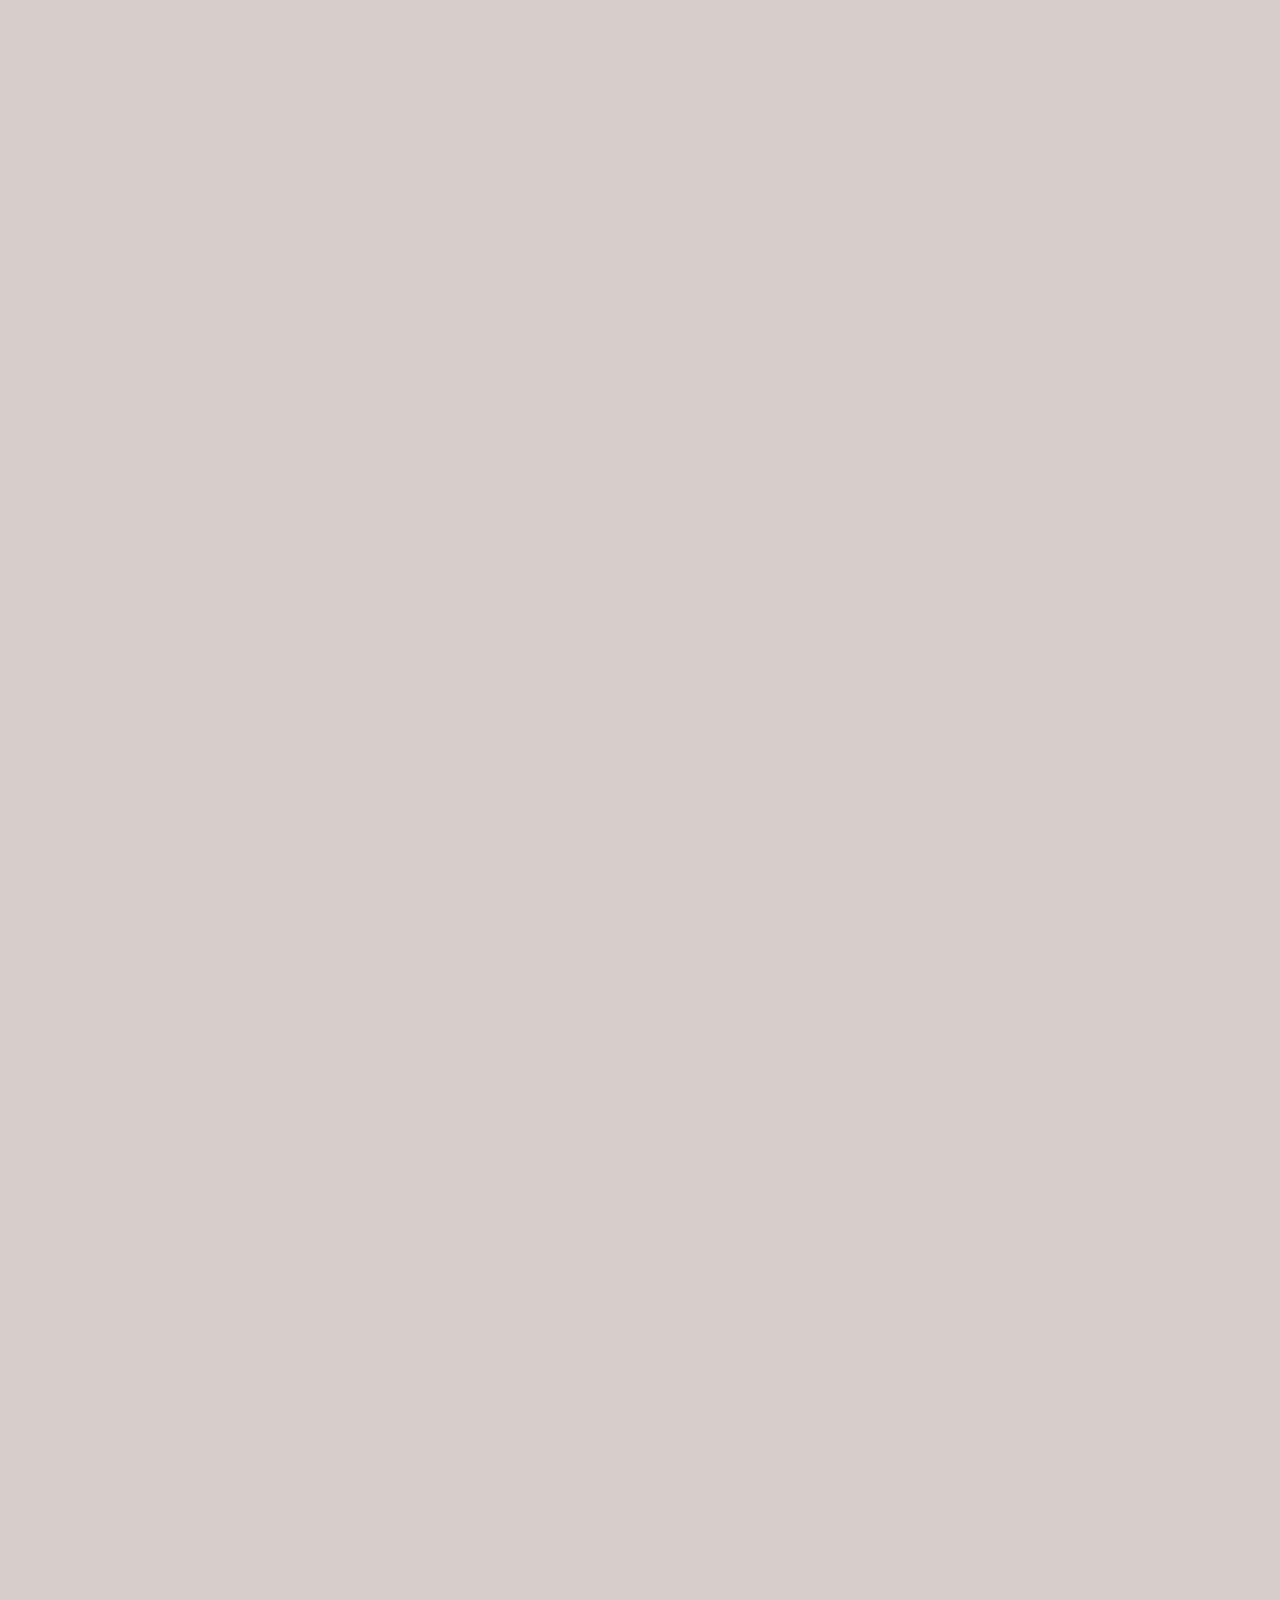
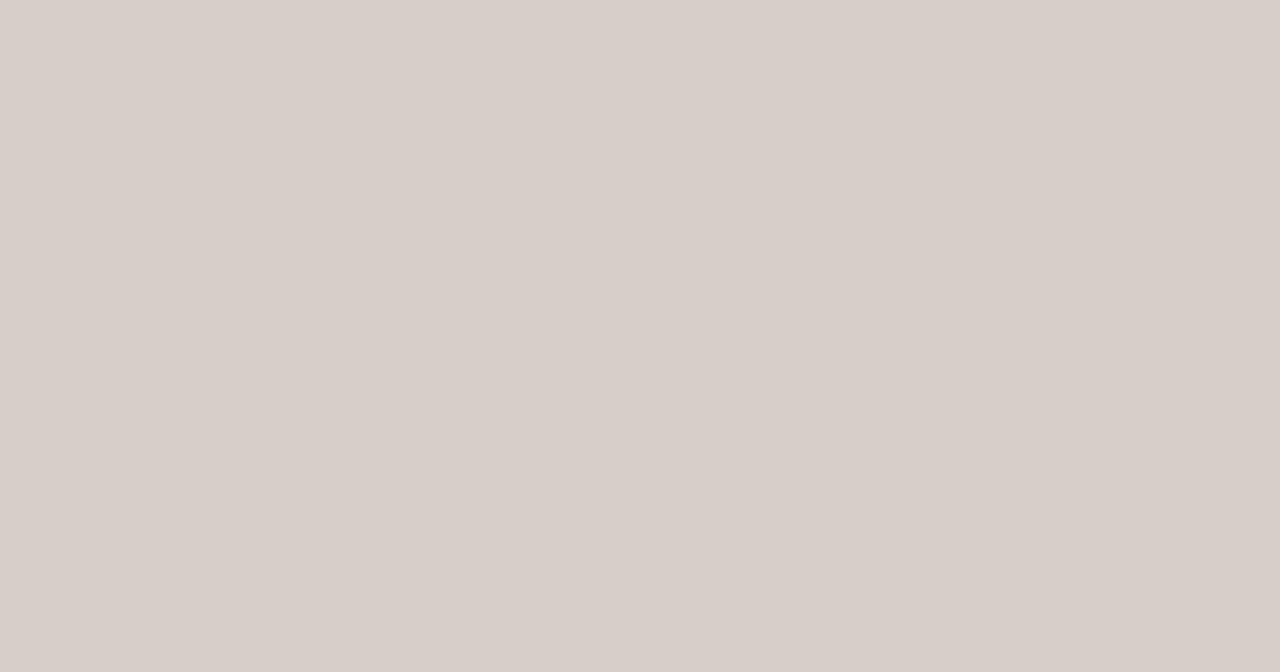
==== commit 0da98002: "Update index.html" ====
--- a/index.html
+++ b/index.html
@@ -83,10 +83,10 @@
             <h3>О преподавателе</h3>
             <p><span class="highlight">Иван Якушев</span> — цифровой визуальный художник и преподаватель.</p>
             <p>С 2022 года преподаёт во Франции в национальной высшей школе искусства и дизайна <a href="https://www.ensad-nancy.fr/" target="_blank">ENSAD Nancy</a>. С 2024 года ведёт практический курс по применению ИИ в искусстве для студентов-художников ENSAD Nancy и инженеров <a href="https://mines-nancy.univ-lorraine.fr/" target="_blank">École des Mines Nancy</a>.</p>
-            <p>Организовывал и проводил воркшоп по нейросетевому искусству для студентов художественных вузов Бельгии, Италии и Германии в рамках программы Erasmus. С 2015 по 2022 год преподавал в <a href="https://design.hse.ru/" target="_blank">HSE Art and Design School</a> визуальную коммуникацию и алгоритмическую графику.</p>
+            <p>Организовывал и проводил воркшопы по нейросетевому искусству для студентов художественных вузов Франции, Бельгии, Италии и Германии в рамках программы Erasmus. С 2015 по 2022 год преподавал в <a href="https://design.hse.ru/" target="_blank">HSE Art and Design School</a> визуальную коммуникацию и алгоритмическую графику.</p>
             <p>Видеоработы принимали участие в таких фестивалях, как International Short Film Festival Oberhausen, MIEFF и др. </p>
-            <p><a href="https://ensad-nancy.eu/2024/10/11/au-dela-de-la-fatigue/">Персональная выставка</a> художественных работ в Galerie S001 (Франция).</p>
-            <p>Также участвовал в групповой выставке «<a href="https://kholmy.vzmoscow.ru/ai">ИИ: и? Нейронные сети и творческий процесс</a>» в галерее Краснохолмская, Москва и др.</p>
+            <p><a href="https://ensad-nancy.eu/2024/10/11/au-dela-de-la-fatigue/">Персональная выставка</a> художественных работ в Galerie S001 (Франция) в соавторстве с <a href="https://akarelina.com/">Александрой Карелиной</a>.</p>
+            <p>Видео пероформанс в реальном времени "Noms des eaux" для инициатив K1NO1 (Франция) и ACT (Германия), участвовал в групповой выставке «<a href="https://kholmy.vzmoscow.ru/ai">ИИ: и? Нейронные сети и творческий процесс</a>» в галерее Краснохолмская, Москва и т.д.</p>
         </section>
 
  <section id="schedule">
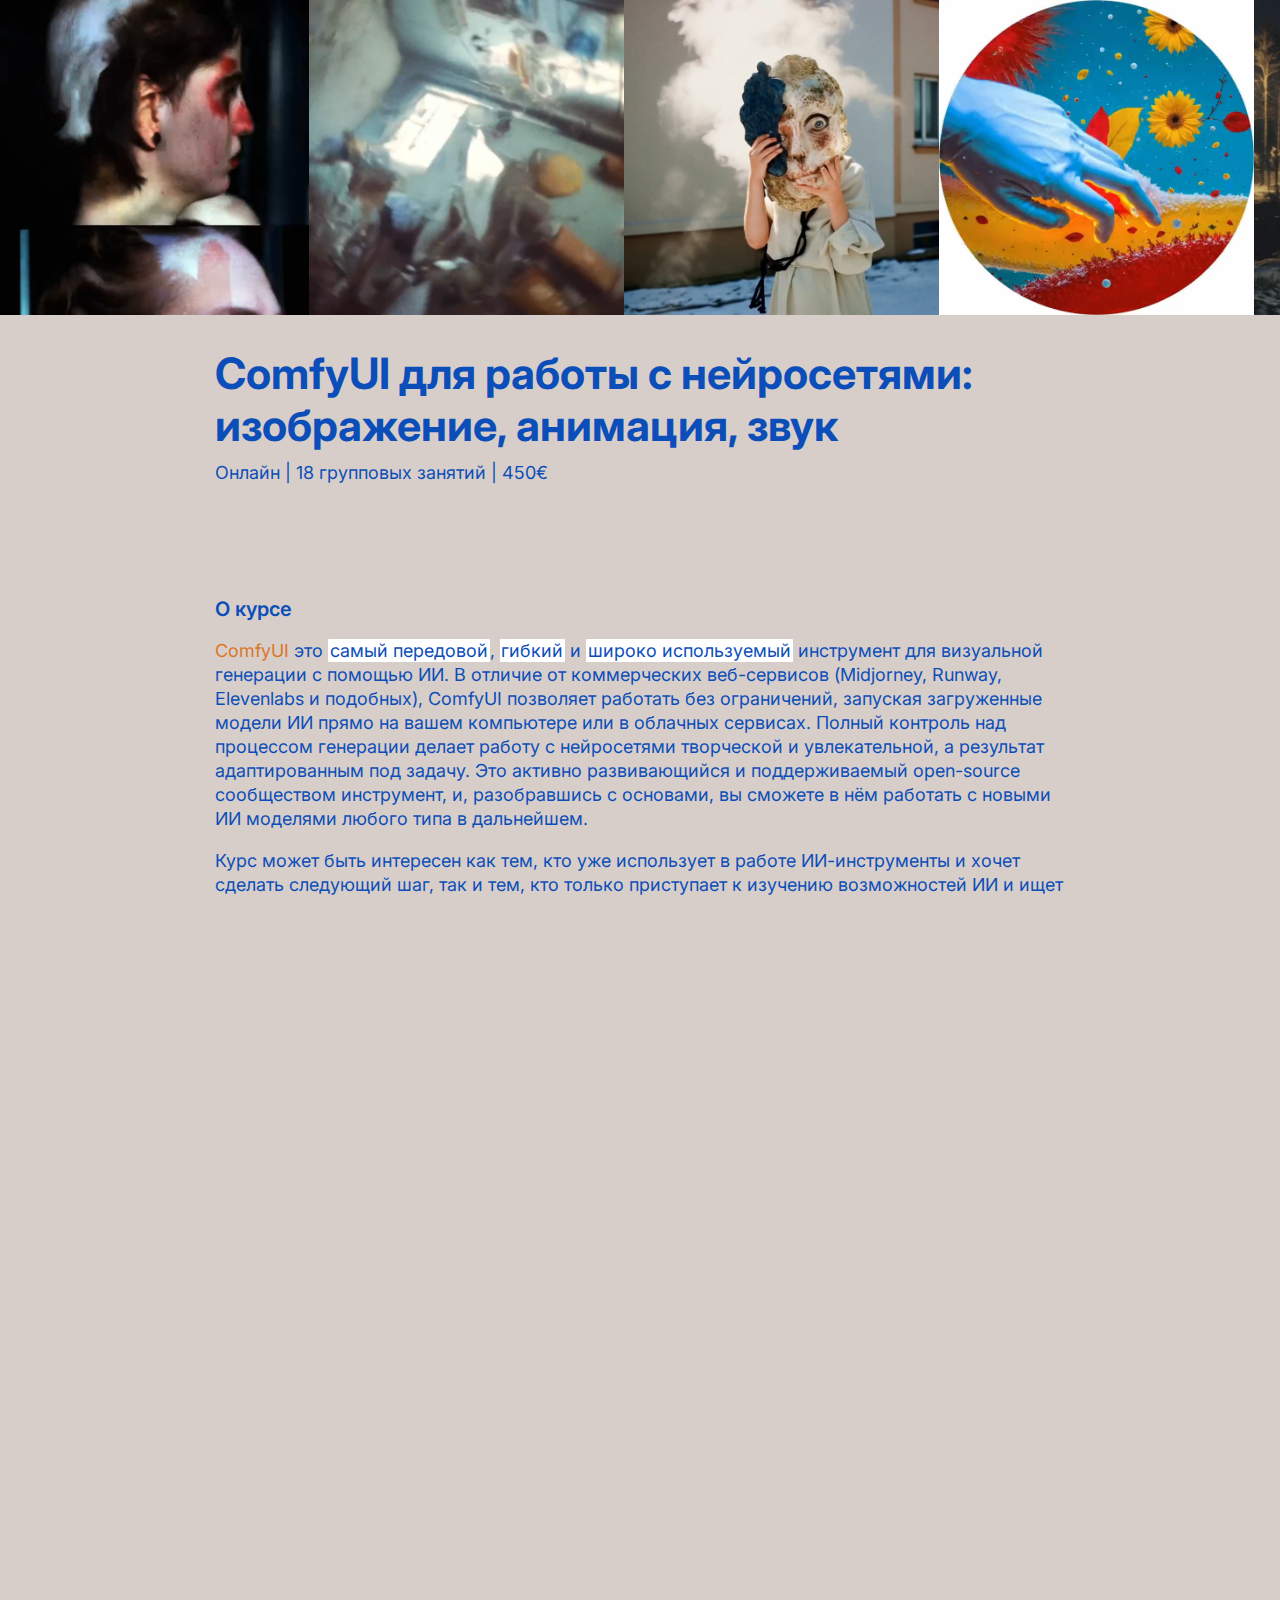
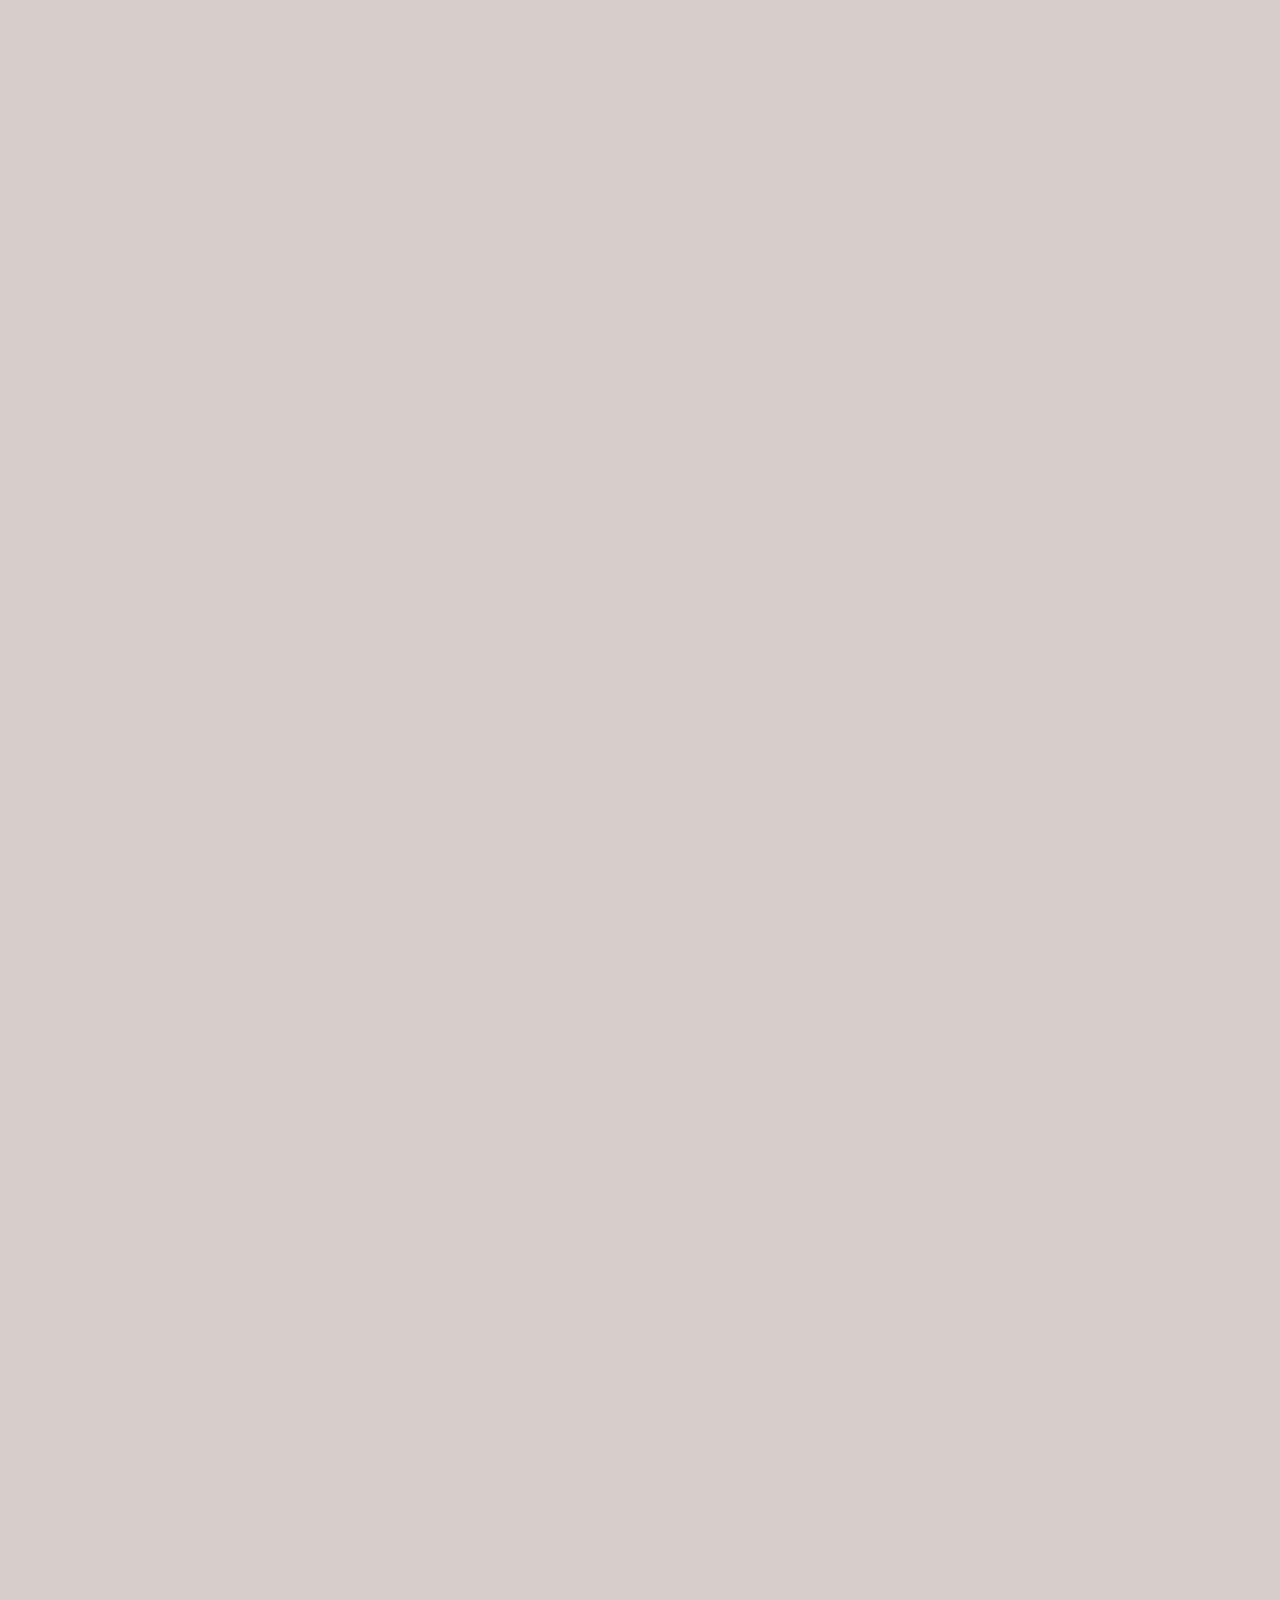
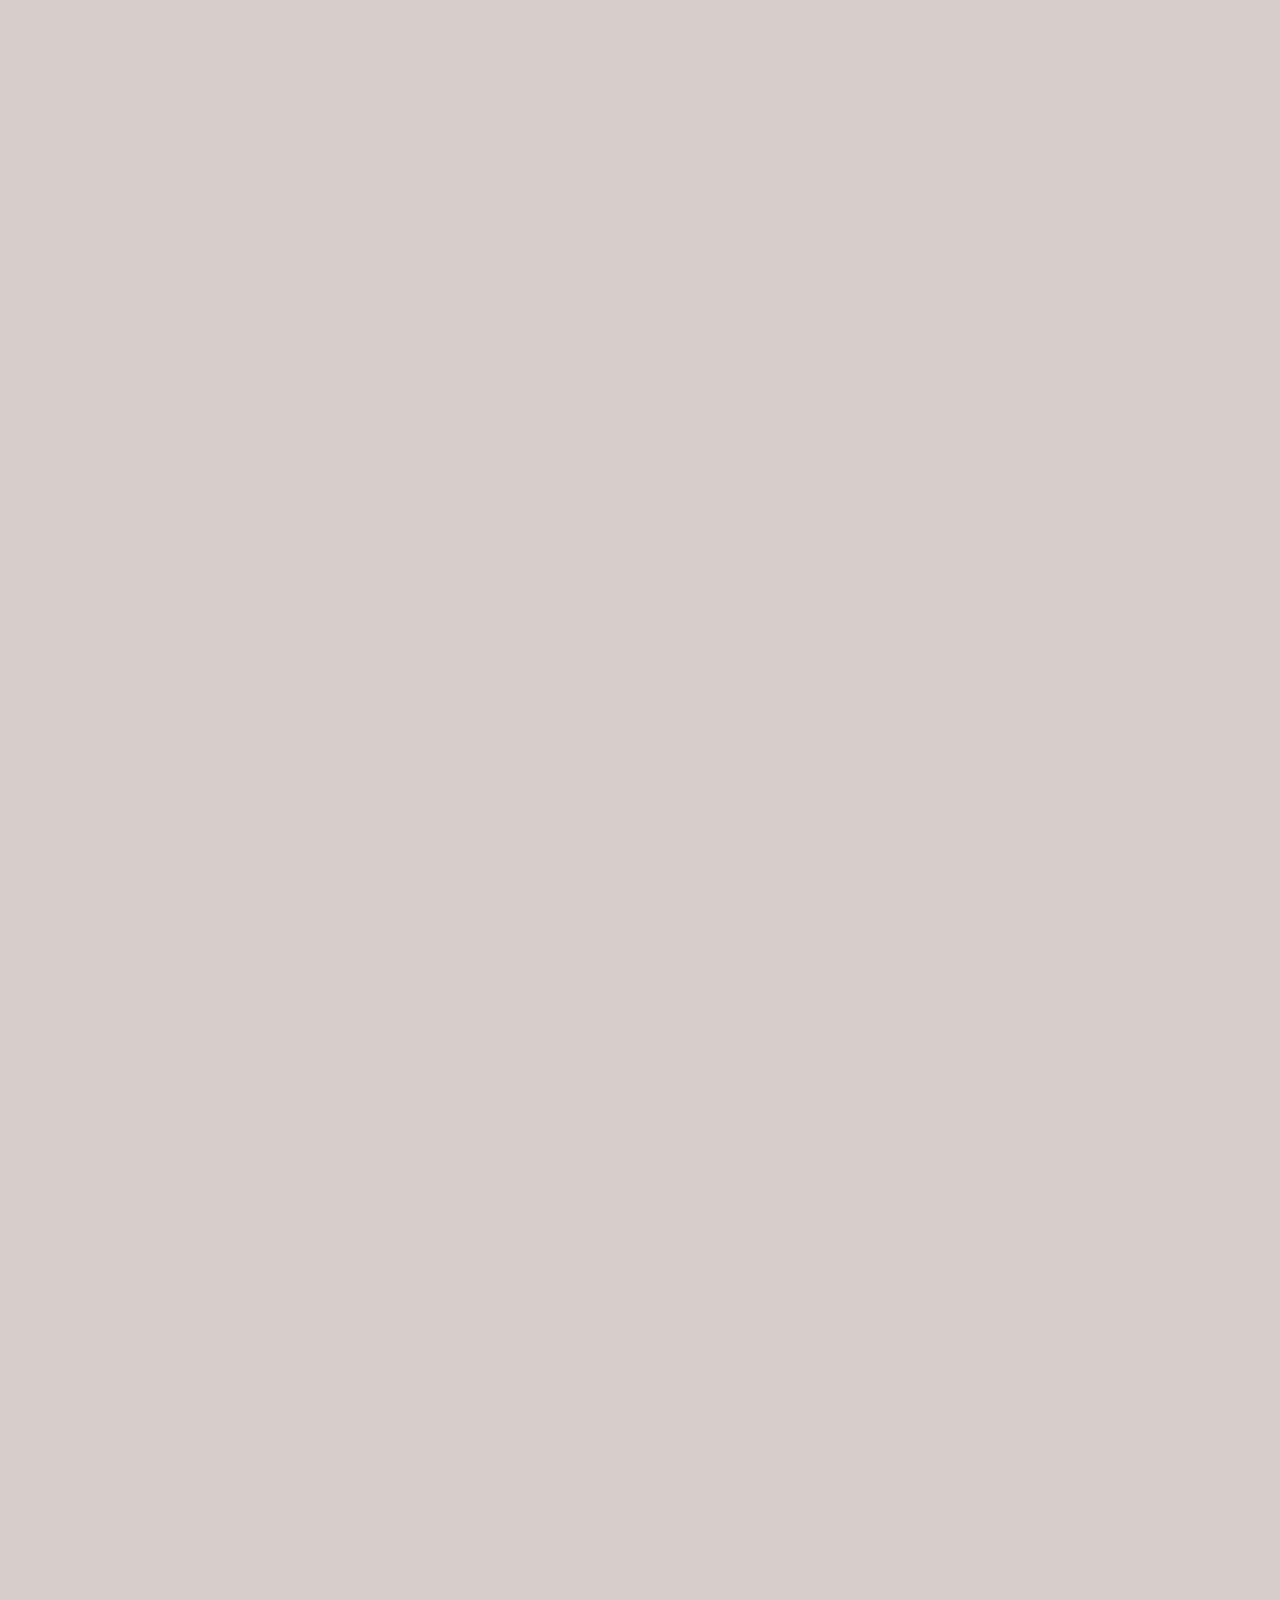
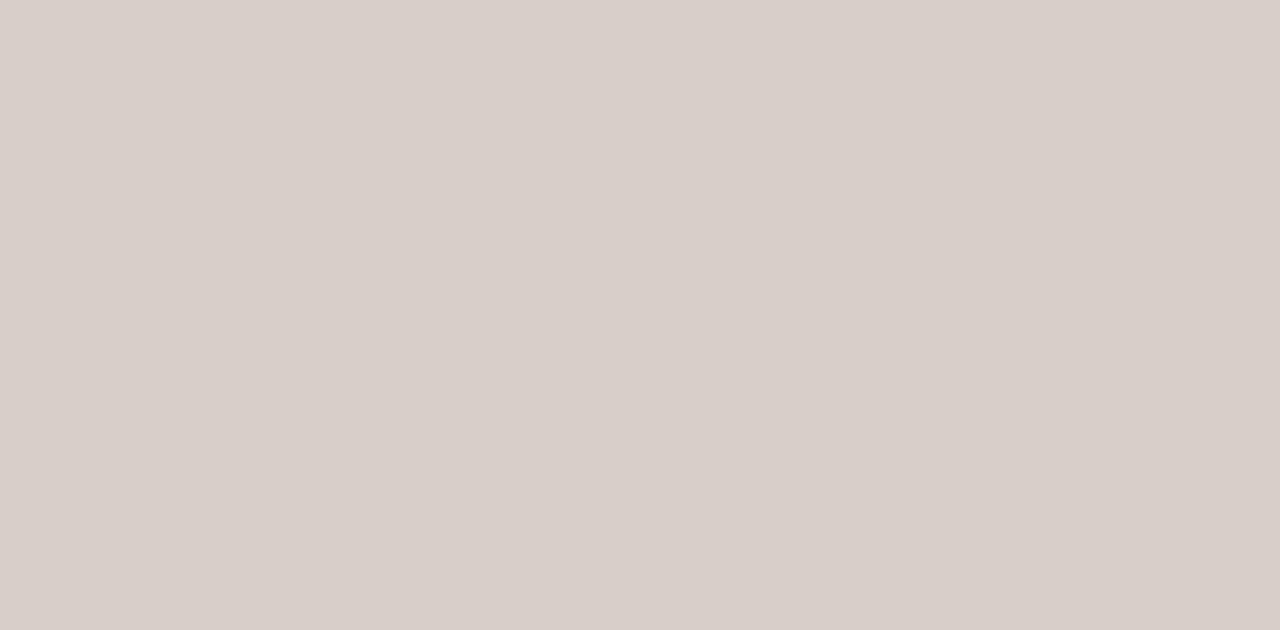
==== commit 79dd3a0f: "Update index.html" ====
--- a/index.html
+++ b/index.html
@@ -85,8 +85,7 @@
             <p>С 2022 года преподаёт во Франции в национальной высшей школе искусства и дизайна <a href="https://www.ensad-nancy.fr/" target="_blank">ENSAD Nancy</a>. С 2024 года ведёт практический курс по применению ИИ в искусстве для студентов-художников ENSAD Nancy и инженеров <a href="https://mines-nancy.univ-lorraine.fr/" target="_blank">École des Mines Nancy</a>.</p>
             <p>Организовывал и проводил воркшопы по нейросетевому искусству для студентов художественных вузов Франции, Бельгии, Италии и Германии в рамках программы Erasmus. С 2015 по 2022 год преподавал в <a href="https://design.hse.ru/" target="_blank">HSE Art and Design School</a> визуальную коммуникацию и алгоритмическую графику.</p>
             <p>Видеоработы принимали участие в таких фестивалях, как International Short Film Festival Oberhausen, MIEFF и др. </p>
-            <p><a href="https://ensad-nancy.eu/2024/10/11/au-dela-de-la-fatigue/">Персональная выставка</a> художественных работ в Galerie S001 (Франция) в соавторстве с <a href="https://akarelina.com/">Александрой Карелиной</a>.</p>
-            <p>Видео пероформанс в реальном времени "Noms des eaux" для инициатив K1NO1 (Франция) и ACT (Германия), участвовал в групповой выставке «<a href="https://kholmy.vzmoscow.ru/ai">ИИ: и? Нейронные сети и творческий процесс</a>» в галерее Краснохолмская, Москва и т.д.</p>
+            <p><a href="https://ensad-nancy.eu/2024/10/11/au-dela-de-la-fatigue/">Персональная выставка</a> художественных работ в Galerie S001 (Франция) в соавторстве с <a href="https://akarelina.com/">Александрой Карелиной</a>. Видео пероформанс в реальном времени "Noms des eaux" для инициатив K1NO1 (Франция) и ACT (Германия), участвовал в групповой выставке «<a href="https://kholmy.vzmoscow.ru/ai">ИИ: и? Нейронные сети и творческий процесс</a>» в галерее Краснохолмская, Москва и т.д.</p>
         </section>
 
  <section id="schedule">
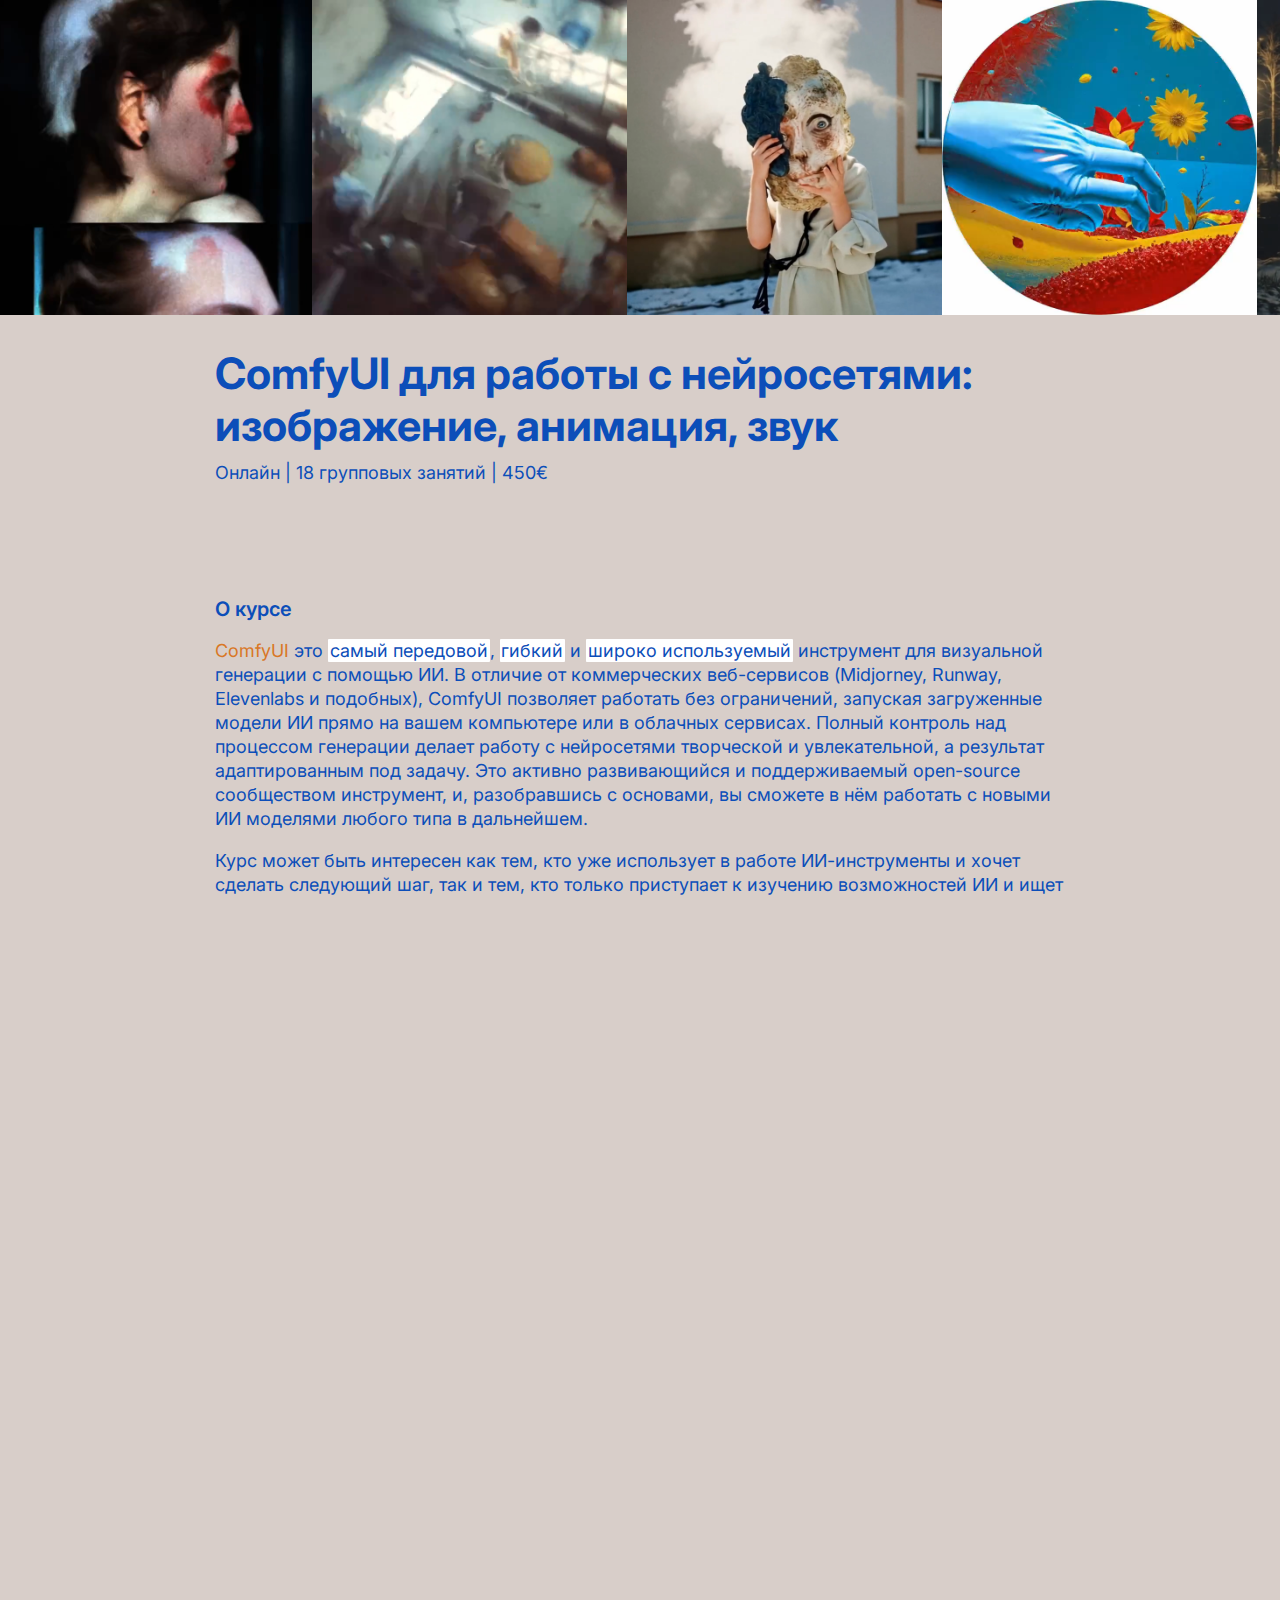
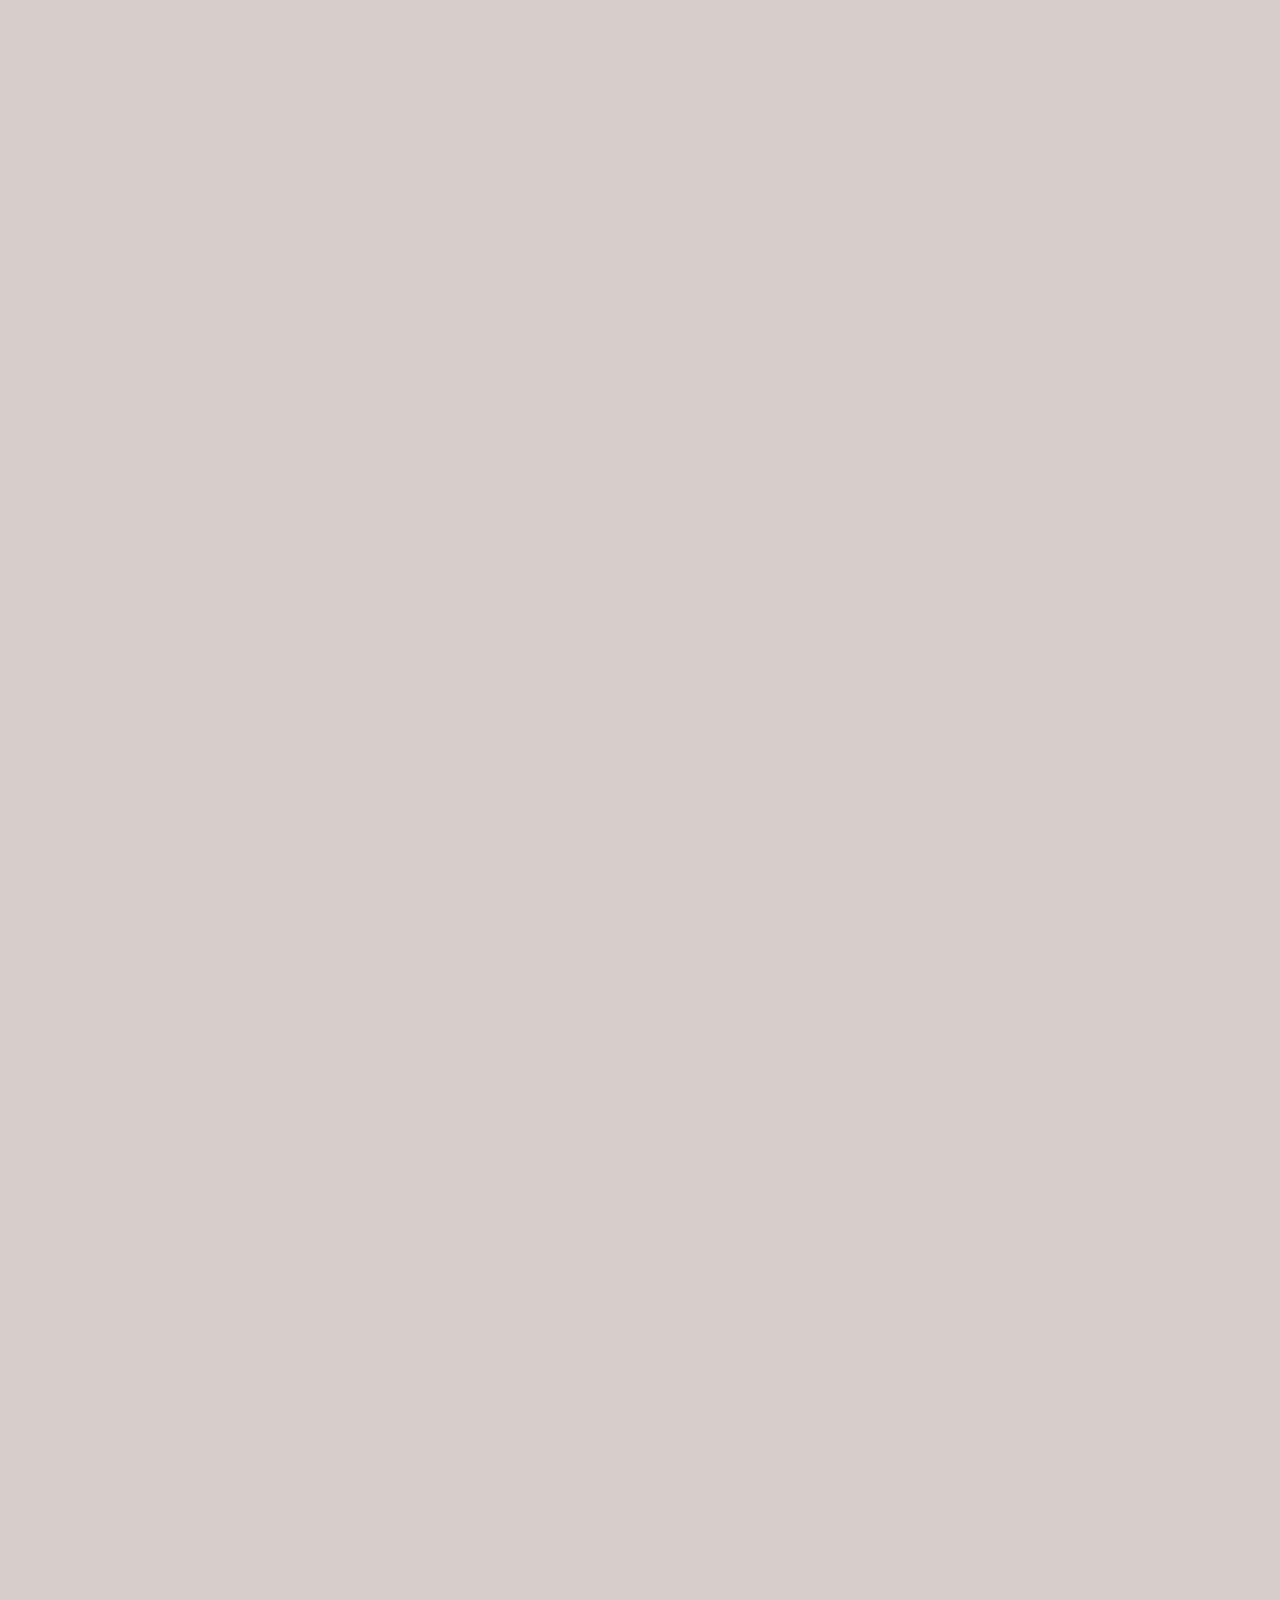
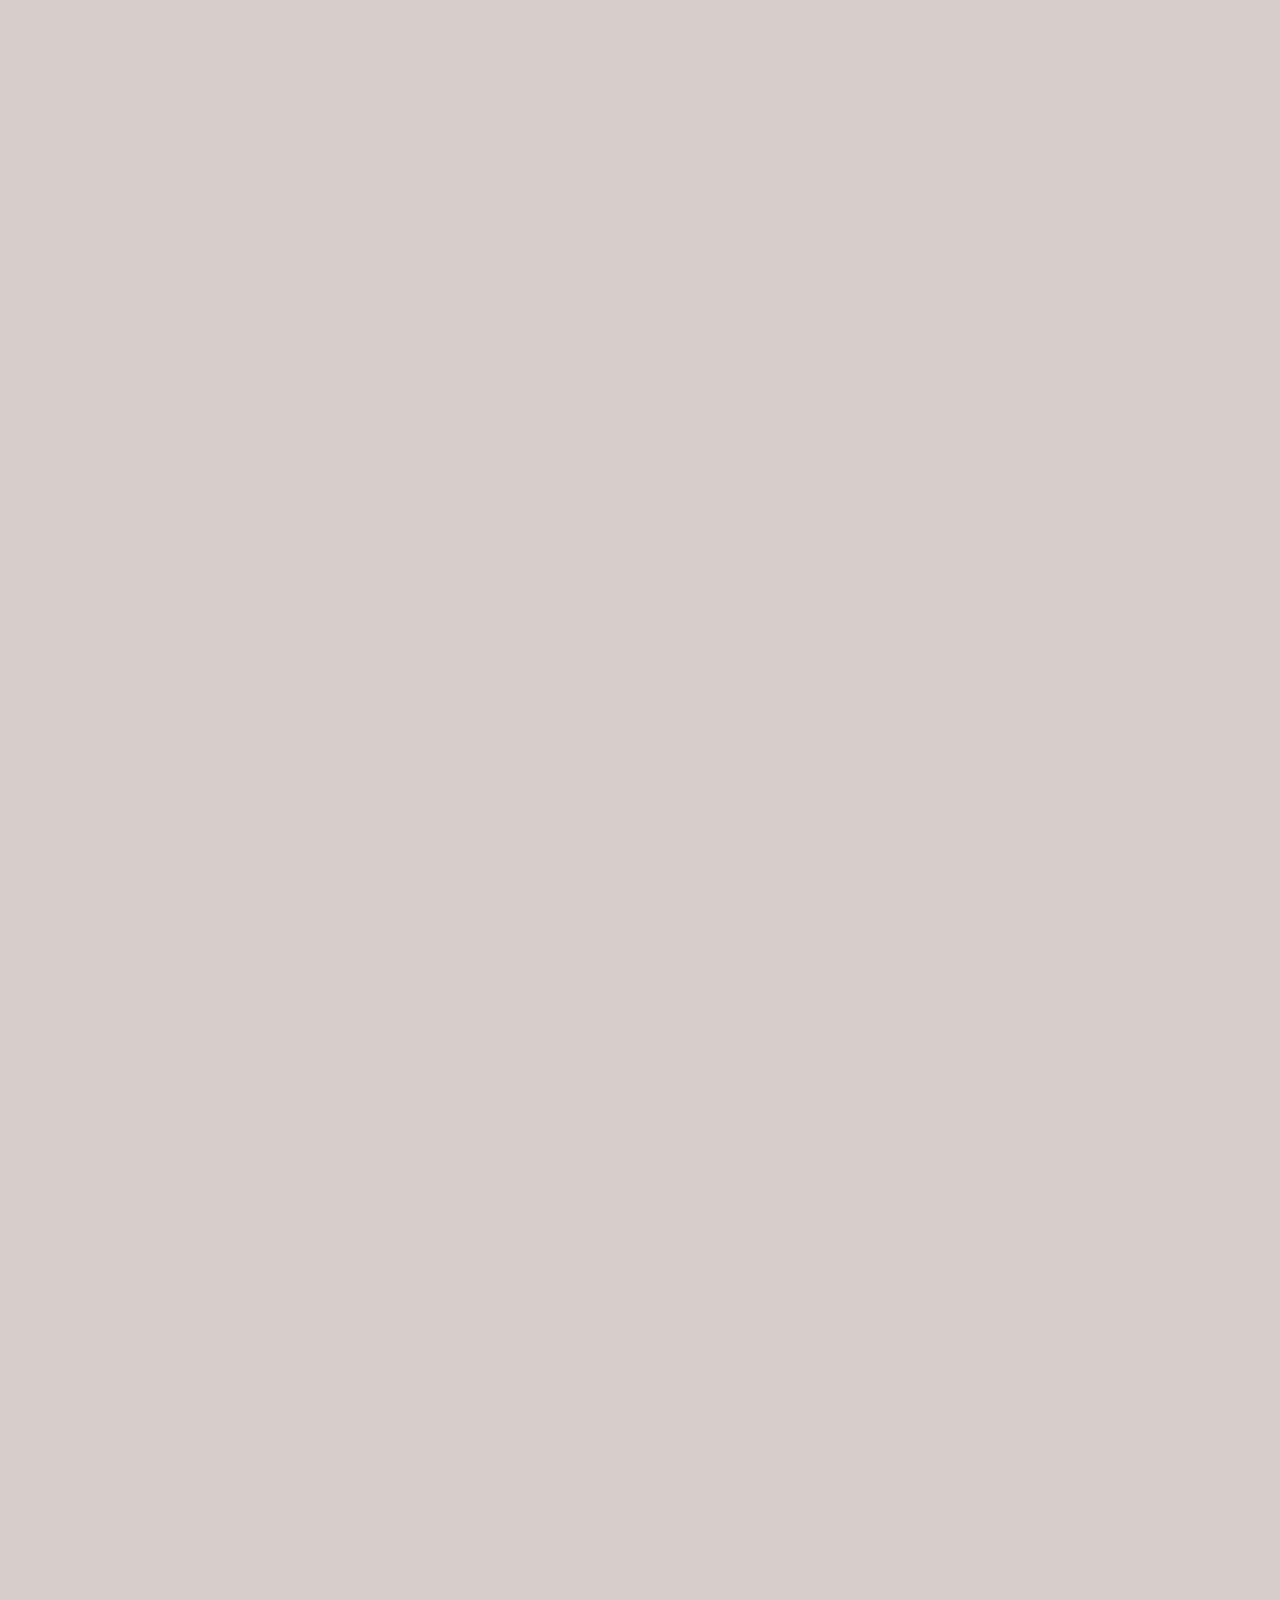
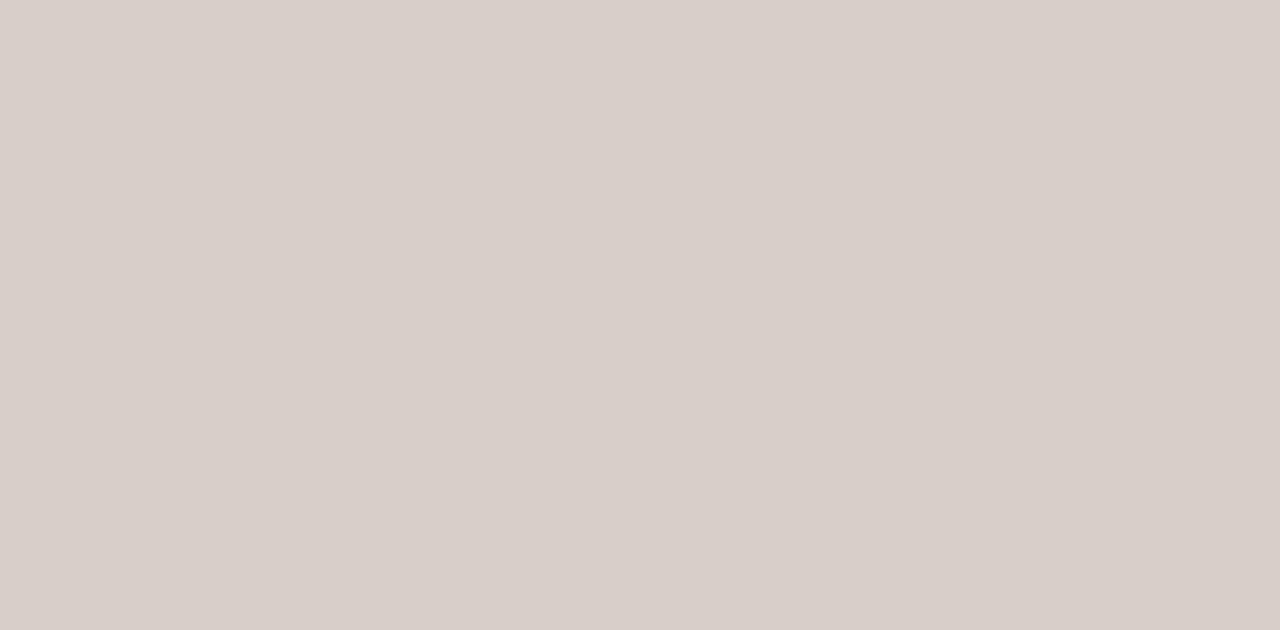
==== commit d3c80edd: "Update index.html" ====
--- a/index.html
+++ b/index.html
@@ -85,7 +85,7 @@
             <p>С 2022 года преподаёт во Франции в национальной высшей школе искусства и дизайна <a href="https://www.ensad-nancy.fr/" target="_blank">ENSAD Nancy</a>. С 2024 года ведёт практический курс по применению ИИ в искусстве для студентов-художников ENSAD Nancy и инженеров <a href="https://mines-nancy.univ-lorraine.fr/" target="_blank">École des Mines Nancy</a>.</p>
             <p>Организовывал и проводил воркшопы по нейросетевому искусству для студентов художественных вузов Франции, Бельгии, Италии и Германии в рамках программы Erasmus. С 2015 по 2022 год преподавал в <a href="https://design.hse.ru/" target="_blank">HSE Art and Design School</a> визуальную коммуникацию и алгоритмическую графику.</p>
             <p>Видеоработы принимали участие в таких фестивалях, как International Short Film Festival Oberhausen, MIEFF и др. </p>
-            <p><a href="https://ensad-nancy.eu/2024/10/11/au-dela-de-la-fatigue/">Персональная выставка</a> художественных работ в Galerie S001 (Франция) в соавторстве с <a href="https://akarelina.com/">Александрой Карелиной</a>. Видео пероформанс в реальном времени "Noms des eaux" для инициатив K1NO1 (Франция) и ACT (Германия), участвовал в групповой выставке «<a href="https://kholmy.vzmoscow.ru/ai">ИИ: и? Нейронные сети и творческий процесс</a>» в галерее Краснохолмская, Москва и т.д.</p>
+            <p><a href="https://ensad-nancy.eu/2024/10/11/au-dela-de-la-fatigue/">Персональная выставка</a> художественных работ в Galerie S001 (Франция) в соавторстве с <a href="https://akarelina.com/">Александрой Карелиной</a>. Видеоперформанс с риалтайм генерацией "Noms des eaux" для инициатив K1NO1 (Франция) и ACT (Германия). Участие в групповой выставке «<a href="https://kholmy.vzmoscow.ru/ai">ИИ: и? Нейронные сети и творческий процесс</a>» в галерее Краснохолмская, Москва и др.</p>
         </section>
 
  <section id="schedule">
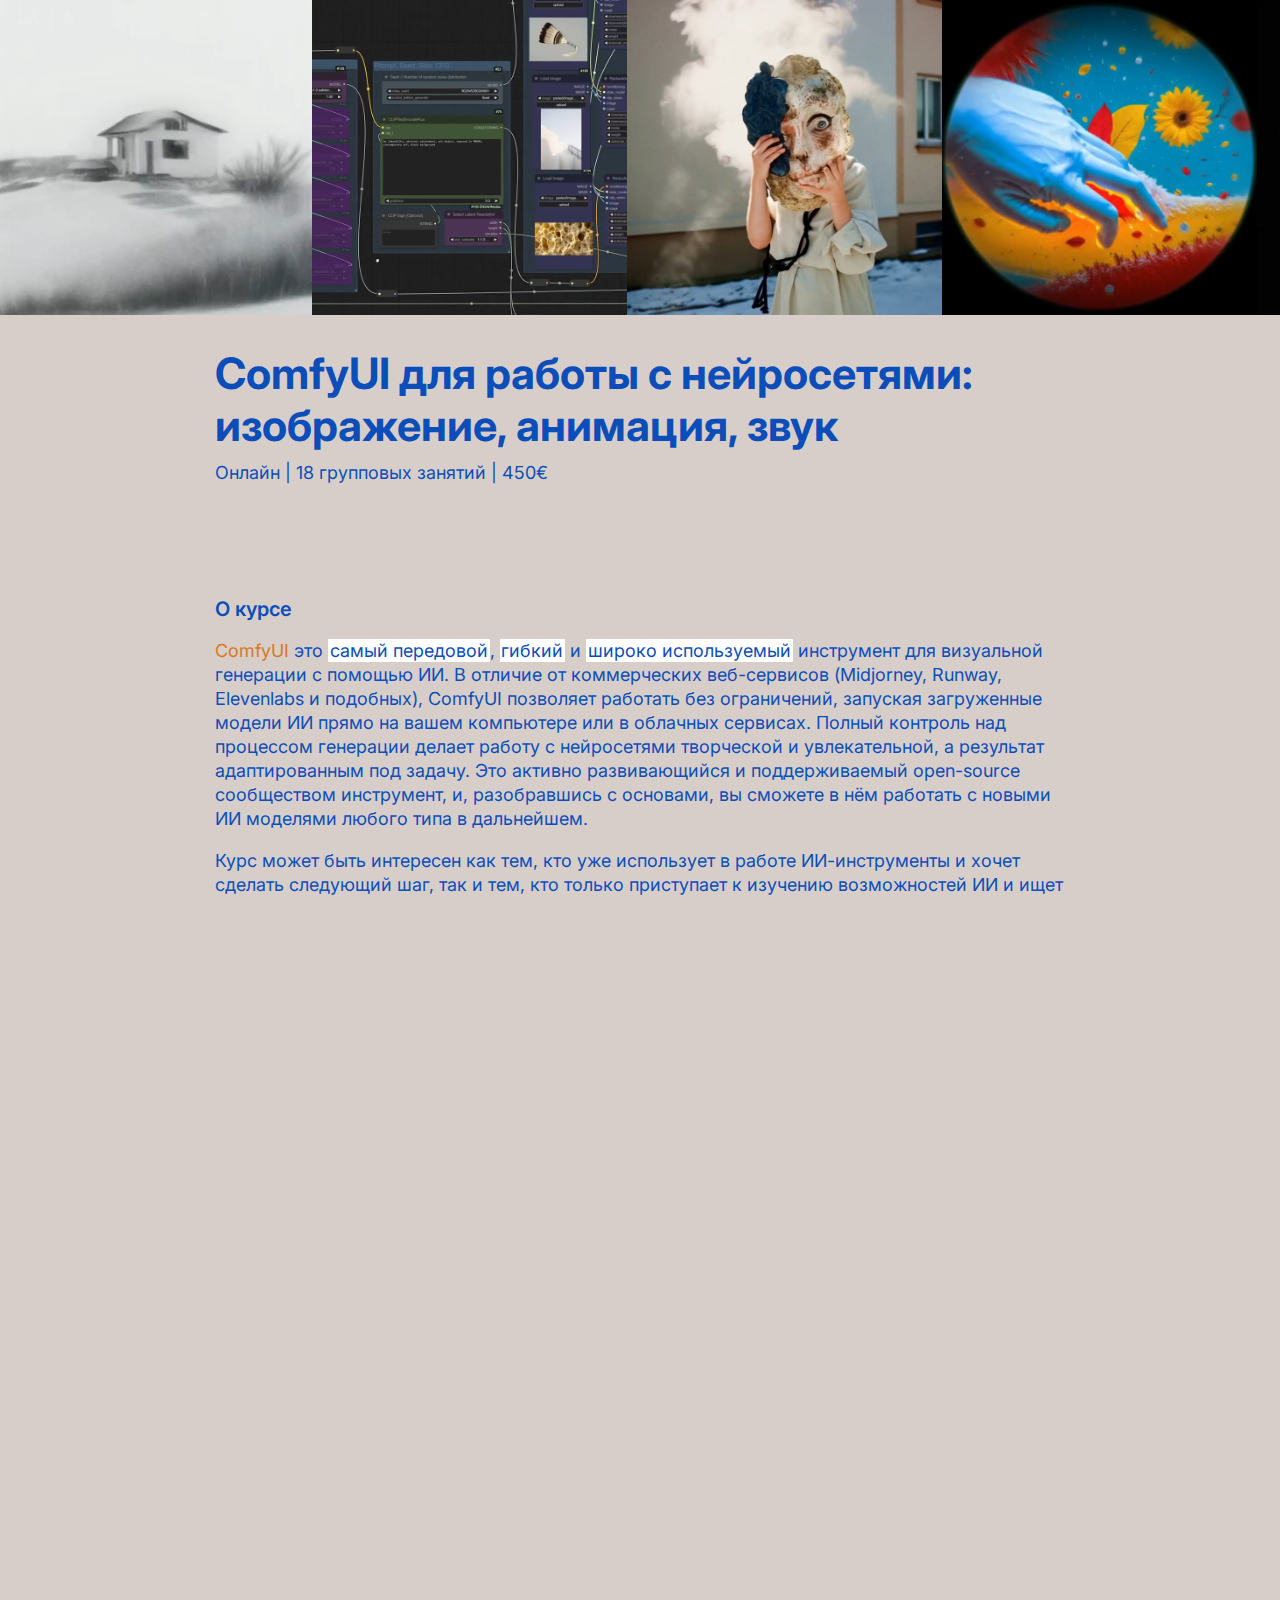
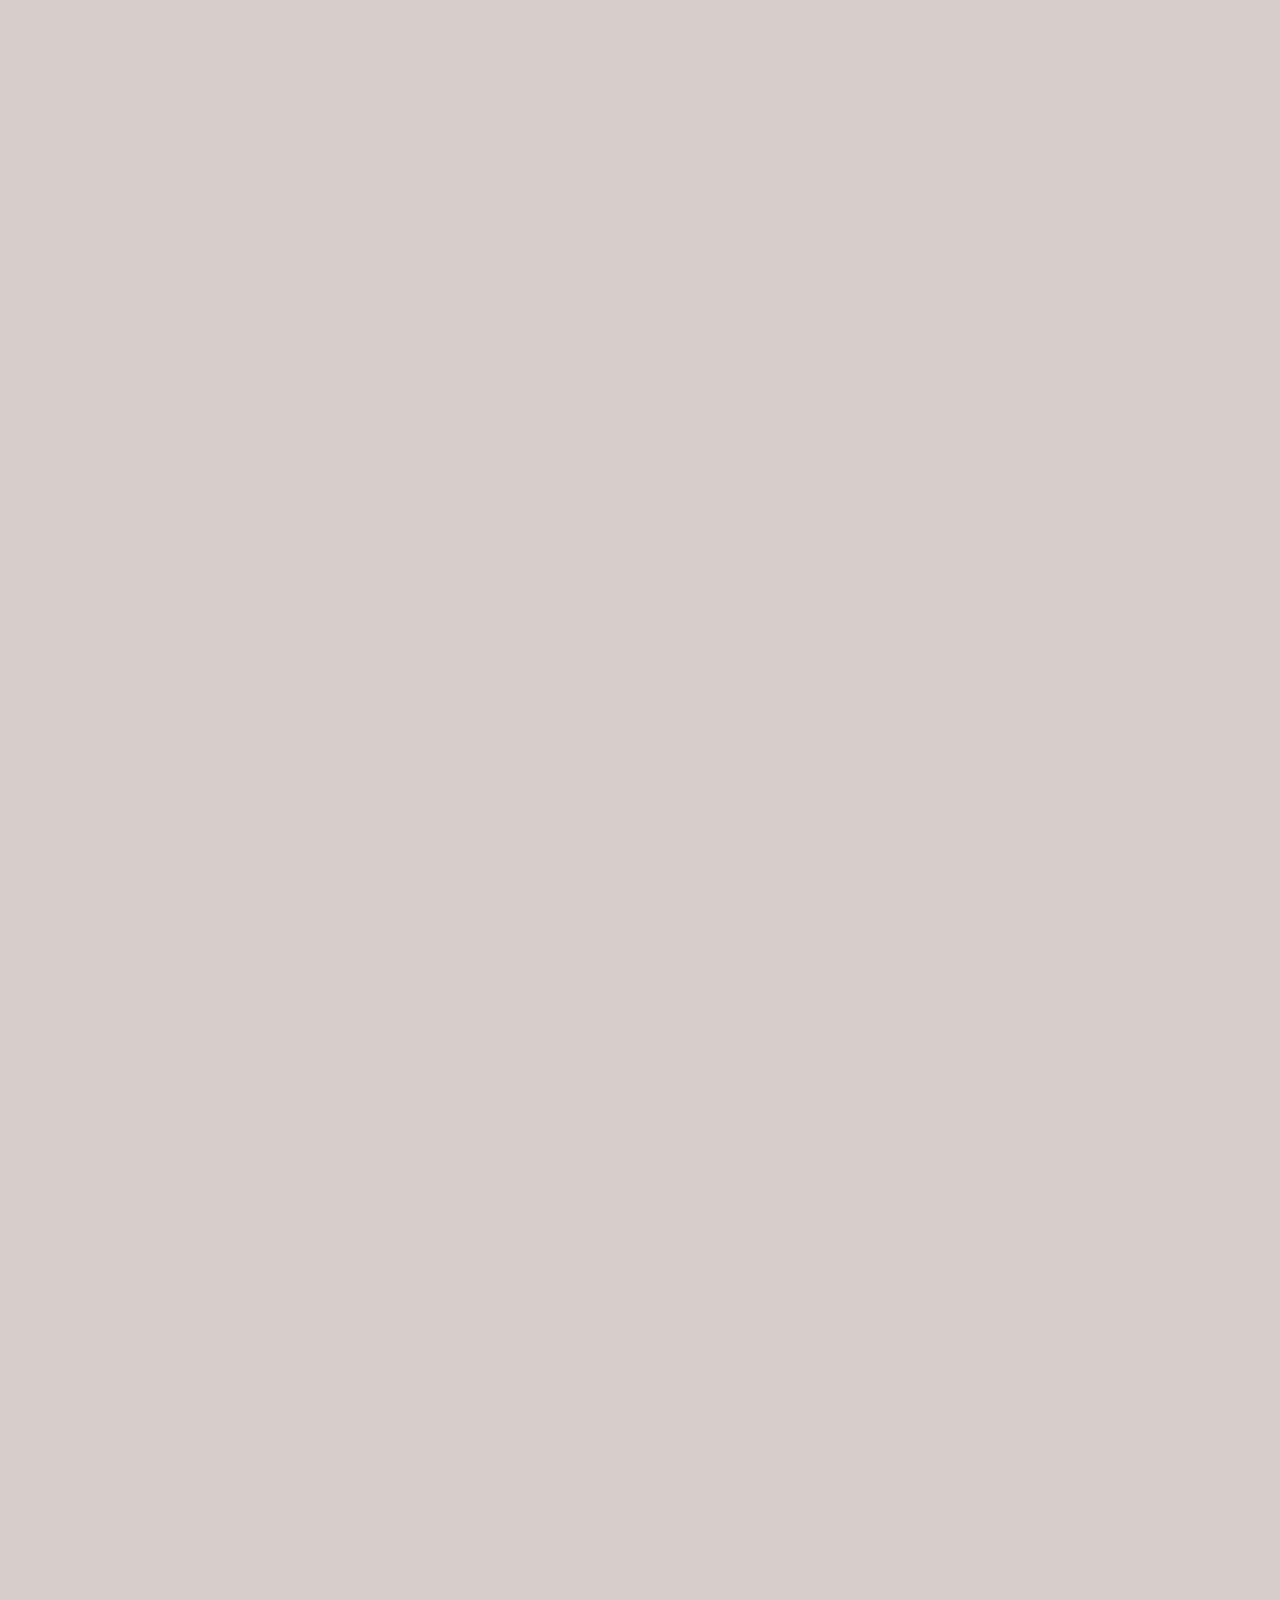
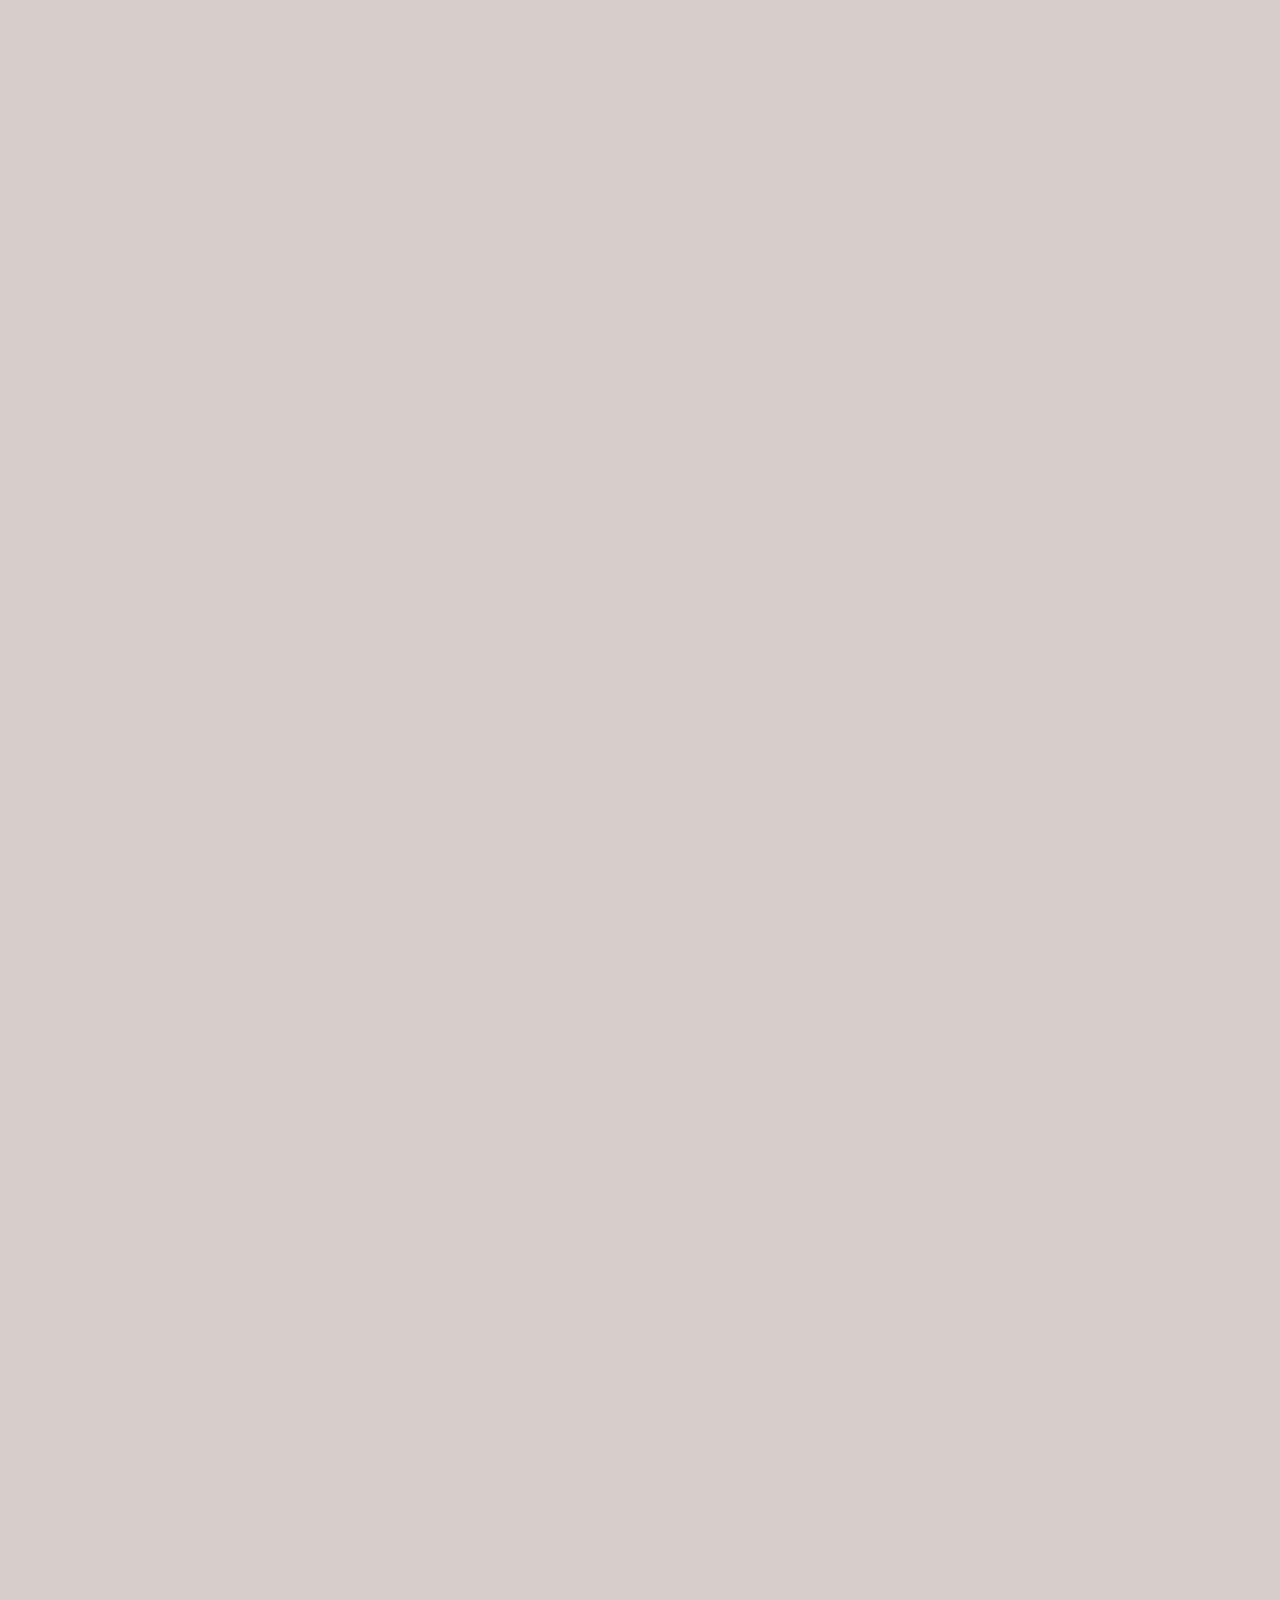
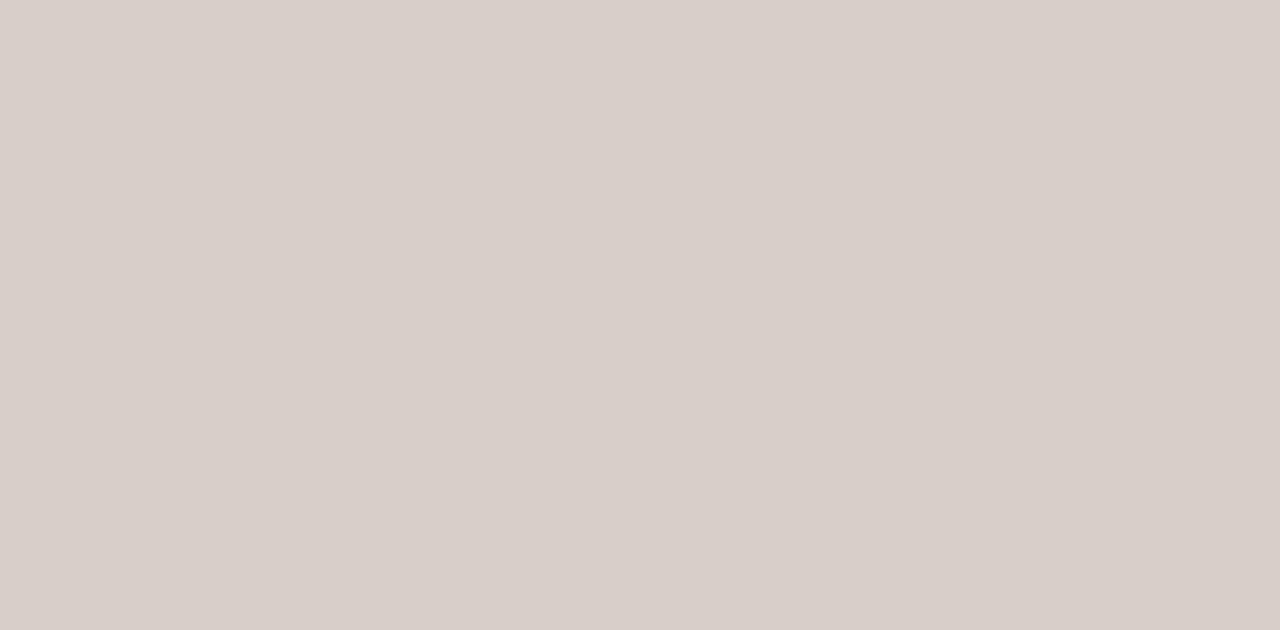
==== commit 6de819c7: "Update index.html" ====
--- a/index.html
+++ b/index.html
@@ -203,7 +203,7 @@
 
         <section id="schedule-dates">
             <h3>Расписание первого потока</h3>
-            <p>1 марта — 3 апреля<br>Вторник 19:00 — 22:00<br>Суббота 13:00 — 16:00<br>[UTC+3]</p>
+            <p>1 марта — 3 мая<br>Вторник 19:00 — 22:00<br>Суббота 13:00 — 16:00<br>[UTC+3]</p>
         </section>
 
         <iframe data-tally-src="https://tally.so/embed/nGXAPQ?alignLeft=1&transparentBackground=1&dynamicHeight=1" loading="lazy" width="100%" height="736" frameborder="0" marginheight="0" marginwidth="0" title="Нейросети с ComfyUI в облаке"></iframe>
--- a/styles.css
+++ b/styles.css
@@ -205,3 +205,23 @@
   font-size: 18px;
   font-family: 'Inter', sans-serif;
 }
+
+#loading-overlay {
+  position: fixed;
+  top: 0;
+  left: 0;
+  width: 100vw;
+  height: 100vh;
+  background: black;
+  color: white;
+  display: flex;
+  align-items: center;
+  justify-content: center;
+  font-family: inherit; /* Matches body font style */
+  font-size: 1.5em;
+  z-index: 1000;
+}
+
+#loading-overlay span {
+  text-align: center;
+}
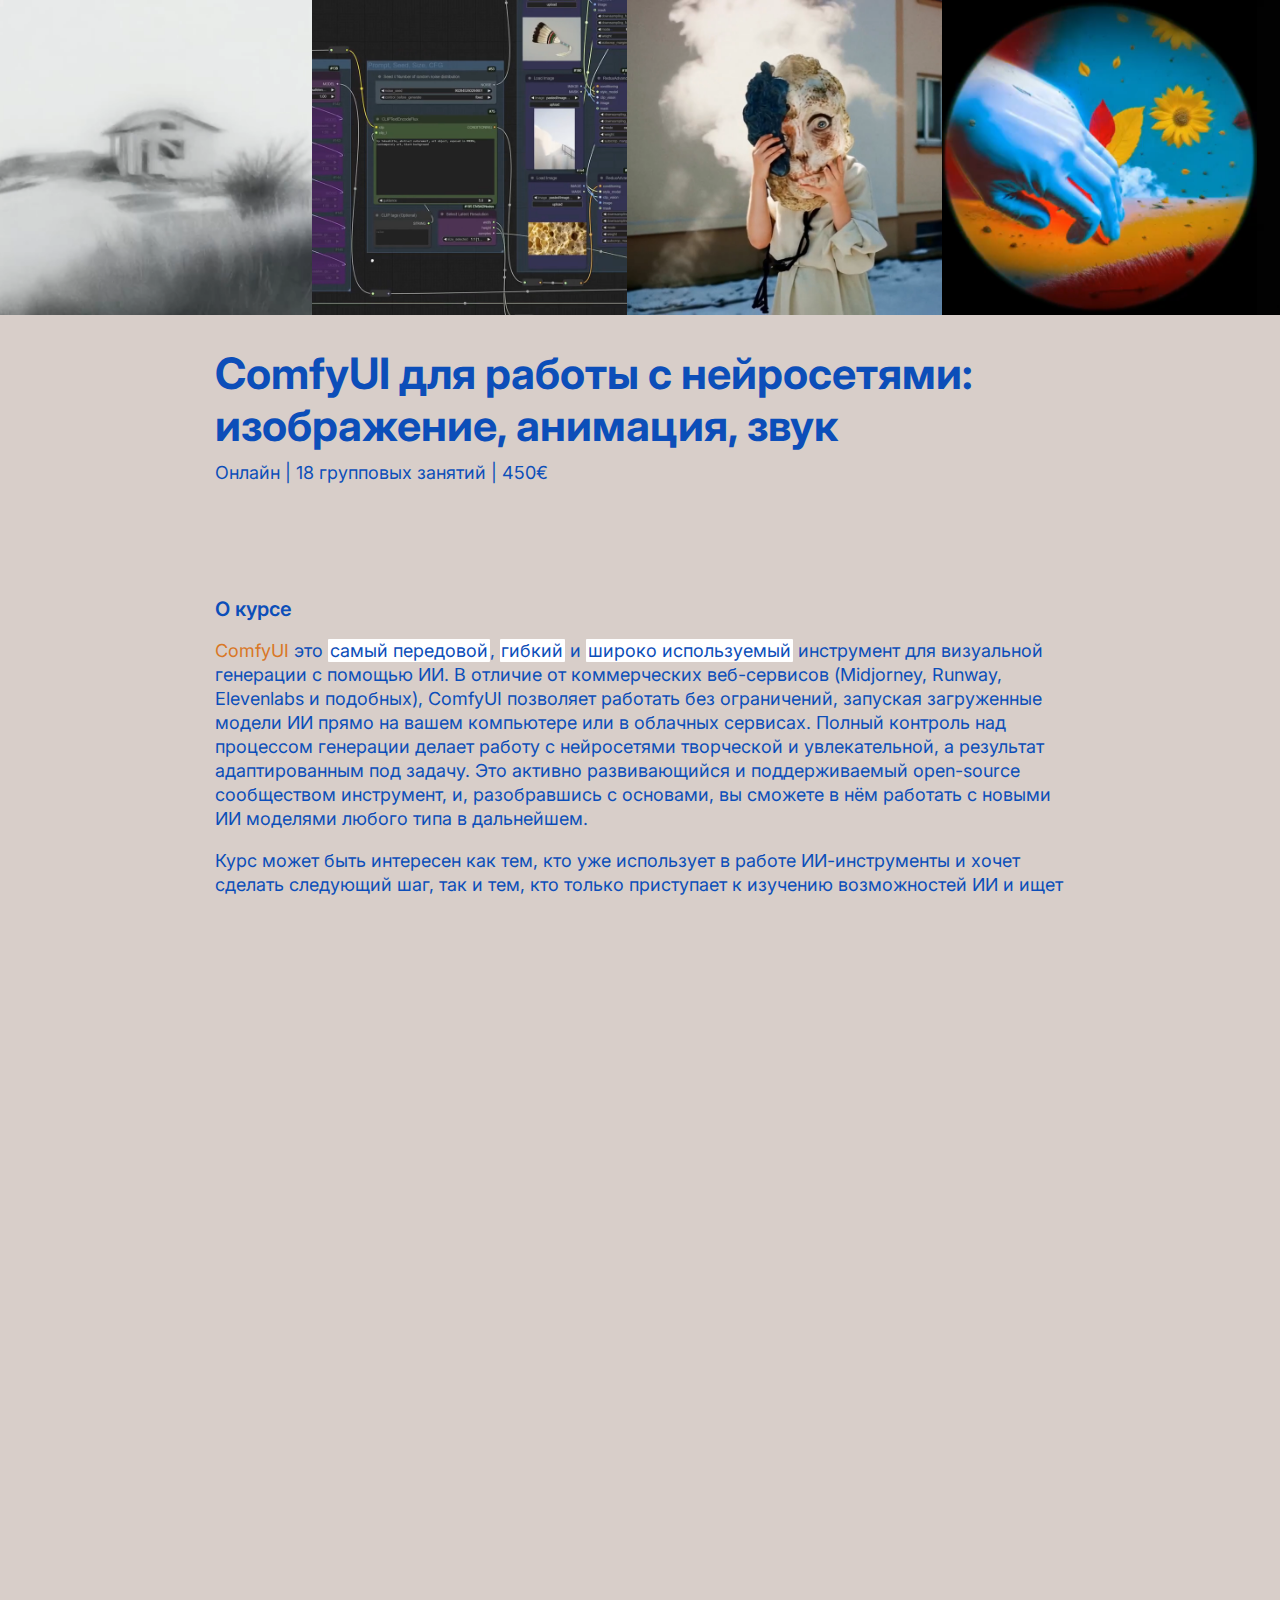
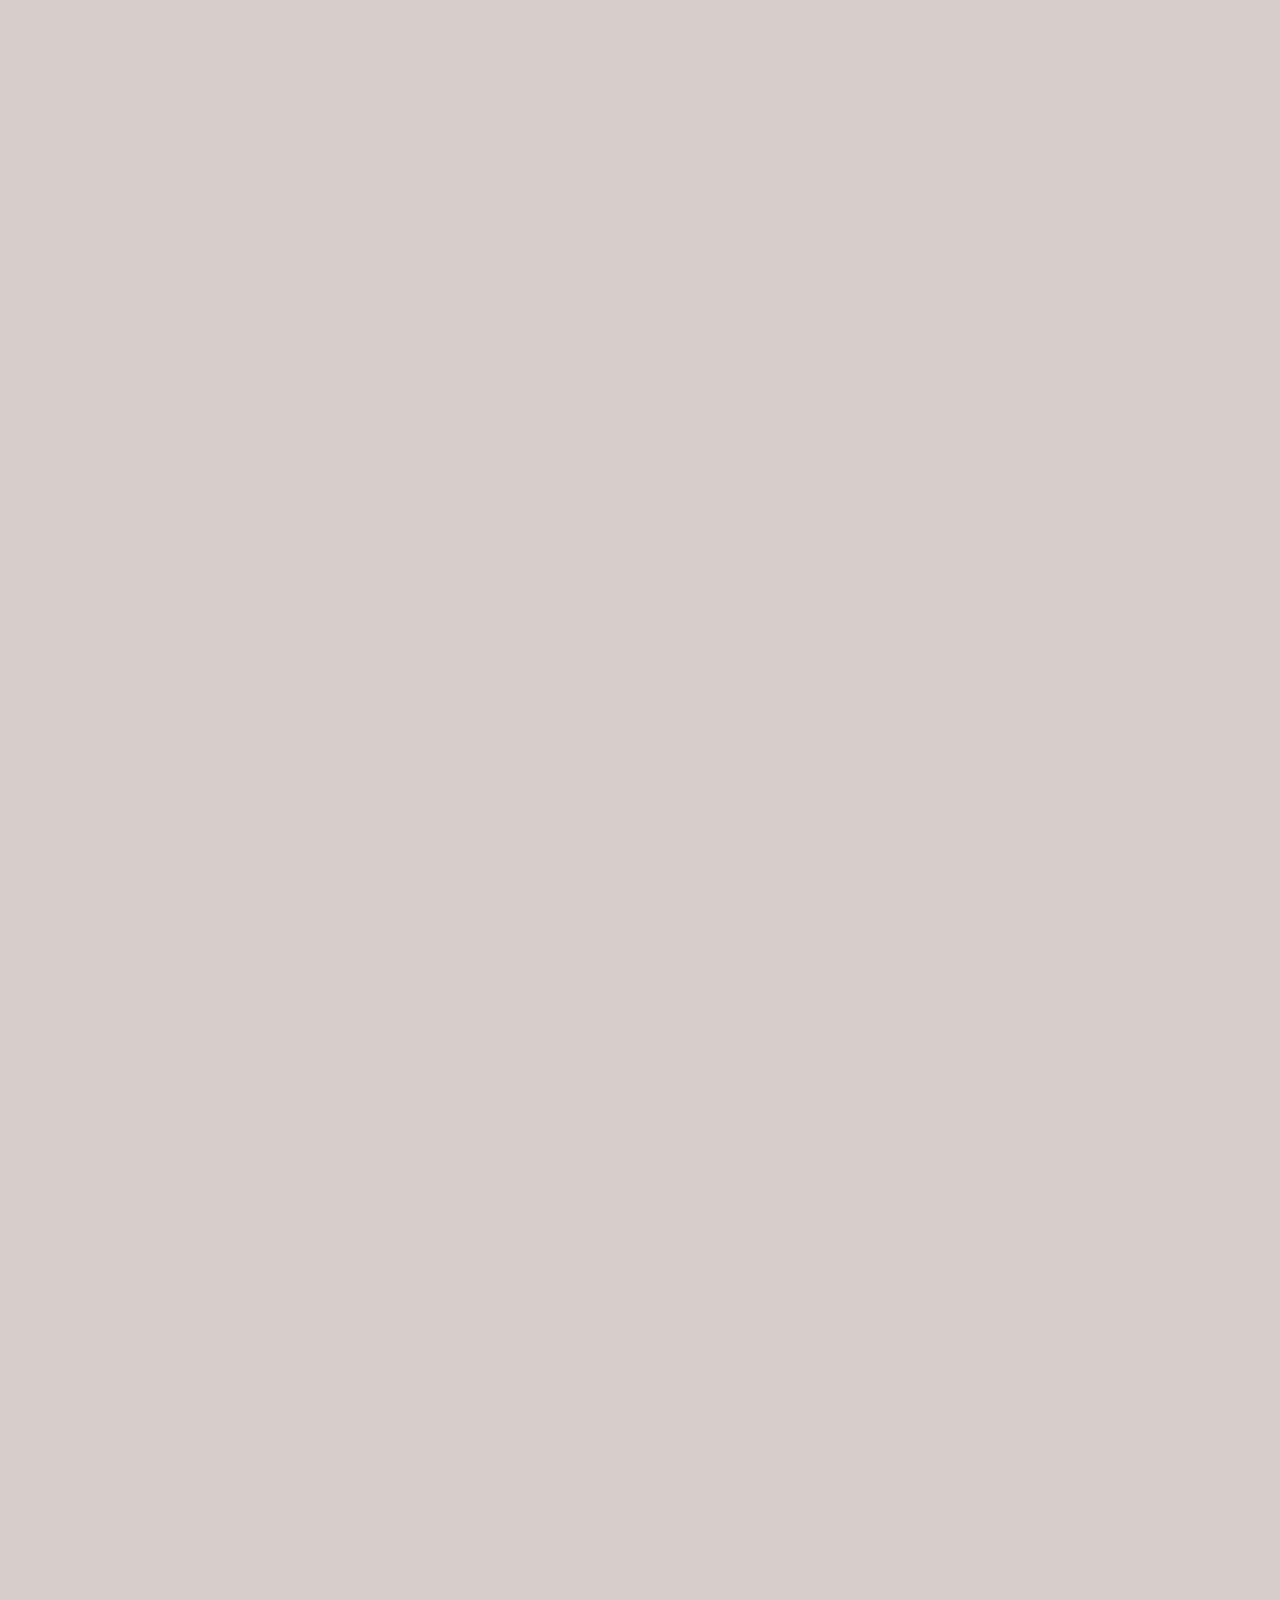
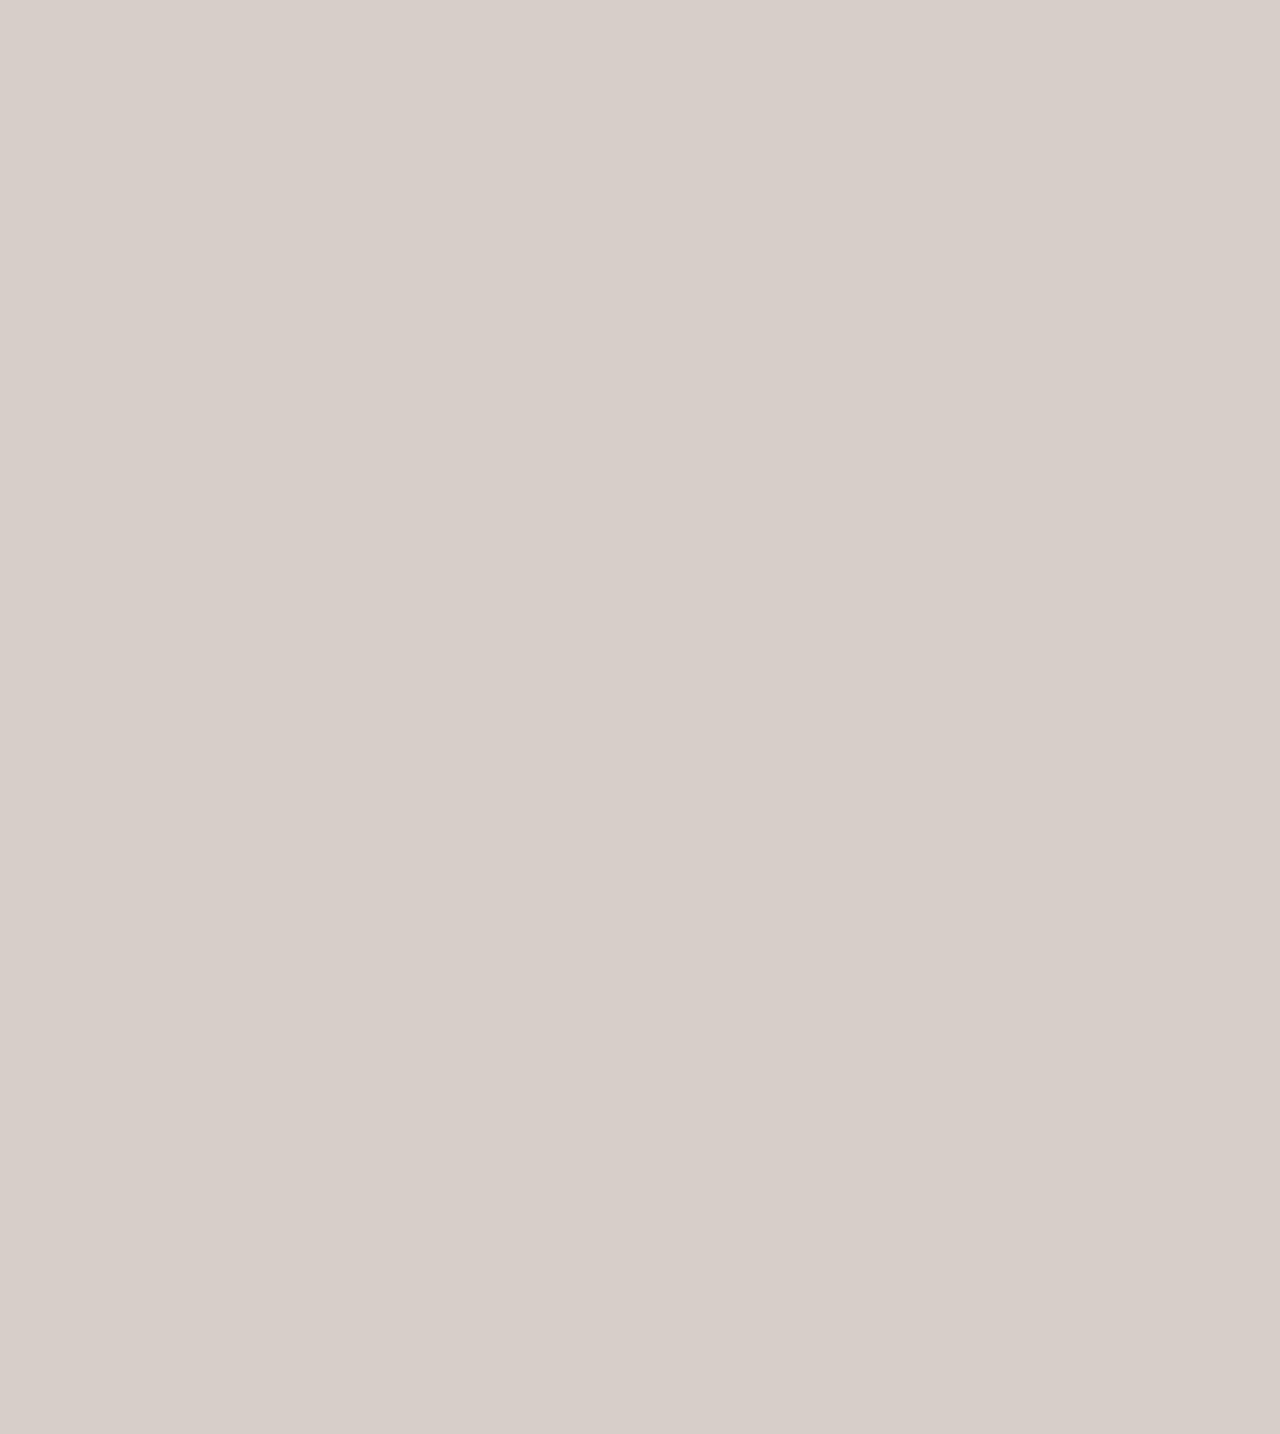
==== commit dfd1e91a: "Update index.html" ====
--- a/index.html
+++ b/index.html
@@ -197,17 +197,21 @@
         </section>
 
         <section id="pricing">
+            <h3>Набор закрыт</h3>
+            <p>Групппа на первый поток сформированно, даты второго потока будут объявленны предположительно к концу апреля</p>
+            <!-- 
             <h3>Стоимость</h3>
-            <p><span class="highlight">48000 рублей или 450 евро</span><br>В стоимость курса включено более 60 часов работы в облаке<br>на видеокартах NVidia RTX 4090</p>
+            <p><span class="highlight">48000 рублей или 450 евро</span><br>В стоимость курса включено более 60 часов работы в облаке<br>на видеокартах NVidia RTX 4090</p>-->
         </section>
 
         <section id="schedule-dates">
             <h3>Расписание первого потока</h3>
             <p>1 марта — 3 мая<br>Вторник 19:00 — 22:00<br>Суббота 13:00 — 16:00<br>[UTC+3]</p>
         </section>
-
+        <!-- 
         <iframe data-tally-src="https://tally.so/embed/nGXAPQ?alignLeft=1&transparentBackground=1&dynamicHeight=1" loading="lazy" width="100%" height="736" frameborder="0" marginheight="0" marginwidth="0" title="Нейросети с ComfyUI в облаке"></iframe>
         <script>var d=document,w="https://tally.so/widgets/embed.js",v=function(){"undefined"!=typeof Tally?Tally.loadEmbeds():d.querySelectorAll("iframe[data-tally-src]:not([src])").forEach((function(e){e.src=e.dataset.tallySrc}))};if("undefined"!=typeof Tally)v();else if(d.querySelector('script[src="'+w+'"]')==null){var s=d.createElement("script");s.src=w,s.onload=v,s.onerror=v,d.body.appendChild(s);}</script>
+    </main> -->
 
     <footer>
         <p>© 2025 Иван Якушев <a href="docs/public_offer.pdf">Договор-офферта</a></p>
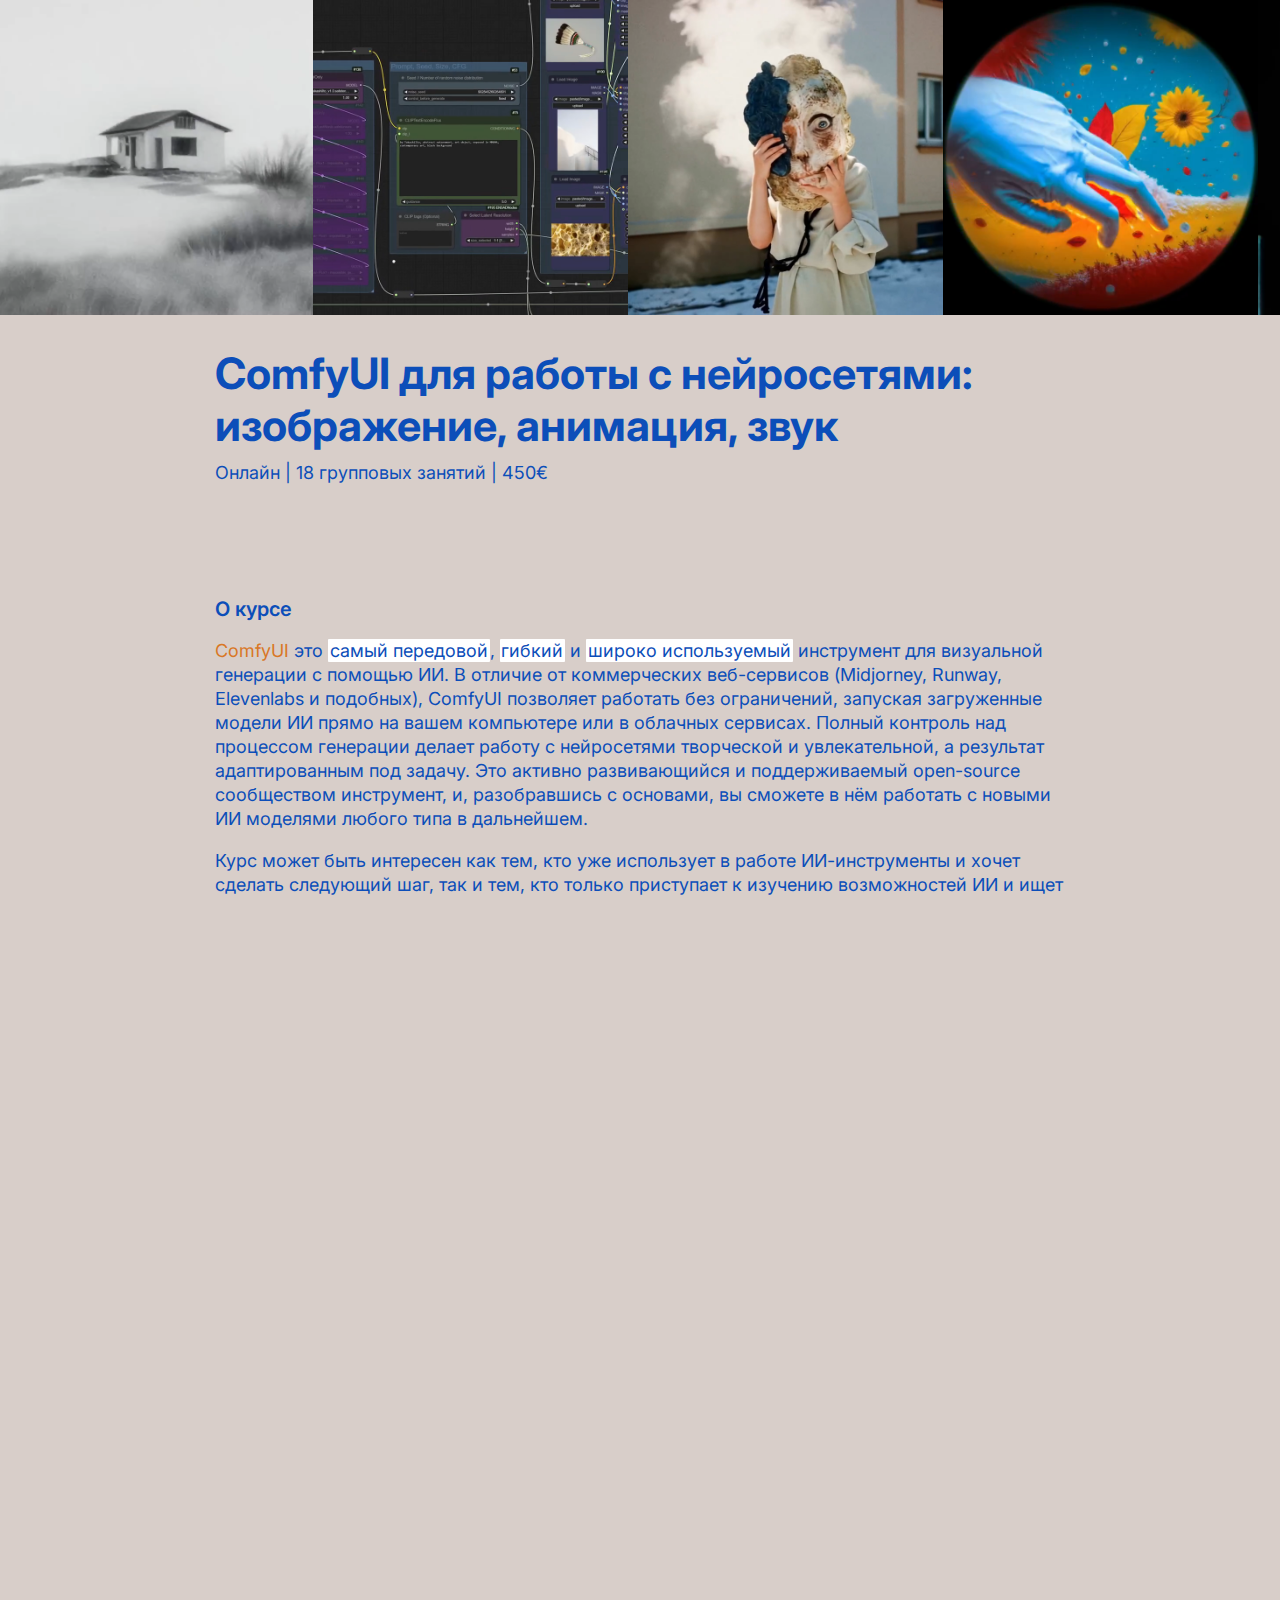
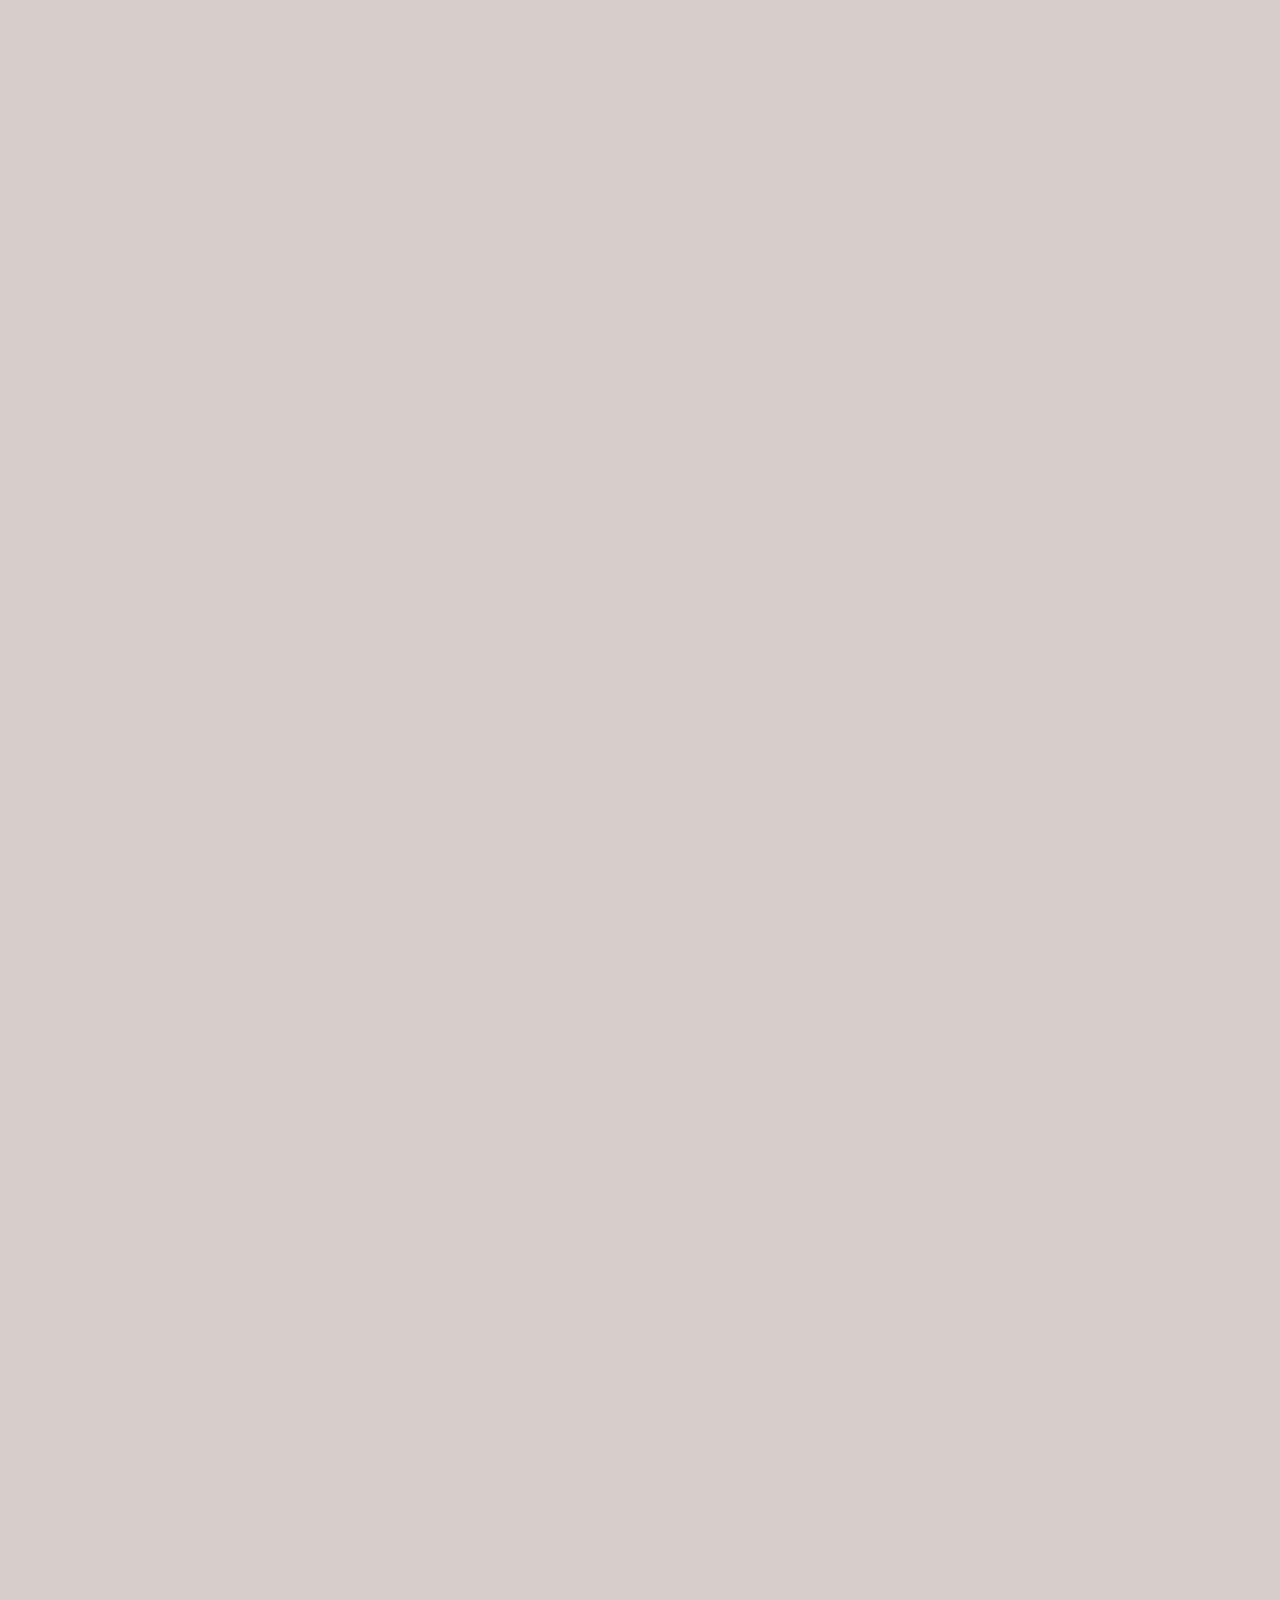
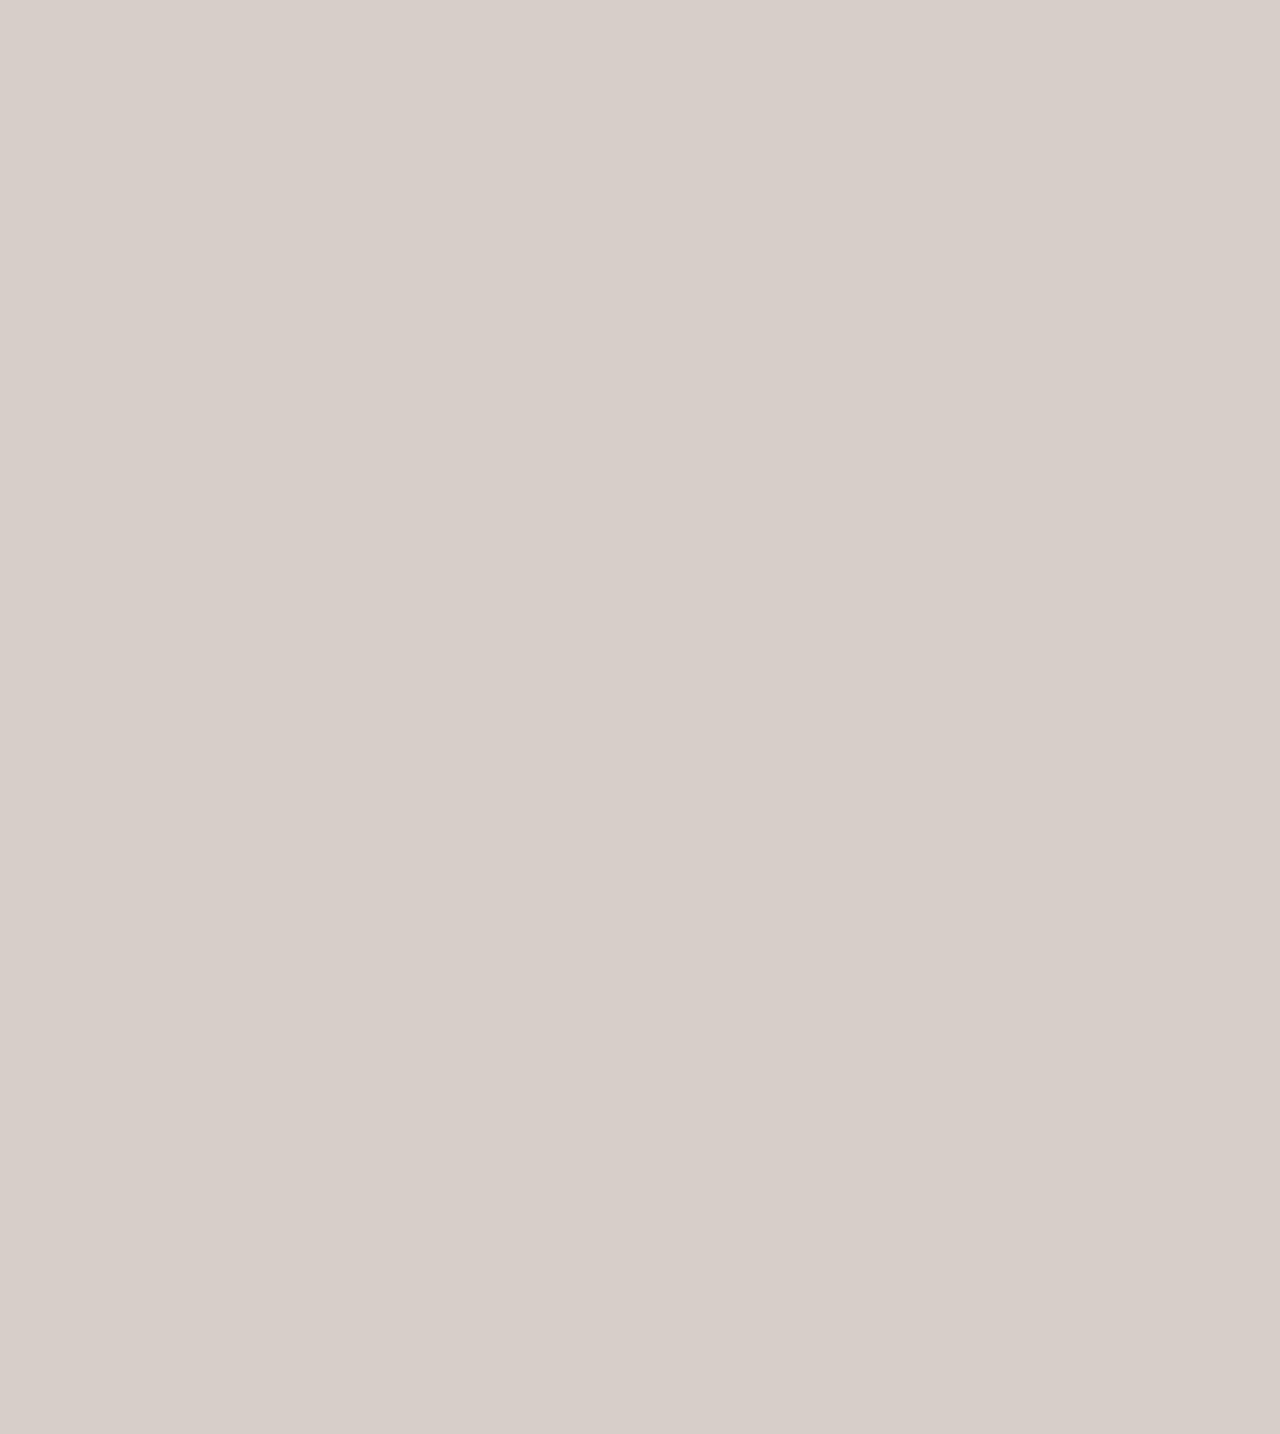
==== commit d8c58ef9: "Update index.html" ====
--- a/index.html
+++ b/index.html
@@ -198,7 +198,7 @@
 
         <section id="pricing">
             <h3>Набор закрыт</h3>
-            <p>Групппа на первый поток сформированно, даты второго потока будут объявленны предположительно к концу апреля</p>
+            <p>Групппа на первый поток сформирована, даты второго потока будут объявленны предположительно к концу апреля</p>
             <!-- 
             <h3>Стоимость</h3>
             <p><span class="highlight">48000 рублей или 450 евро</span><br>В стоимость курса включено более 60 часов работы в облаке<br>на видеокартах NVidia RTX 4090</p>-->
